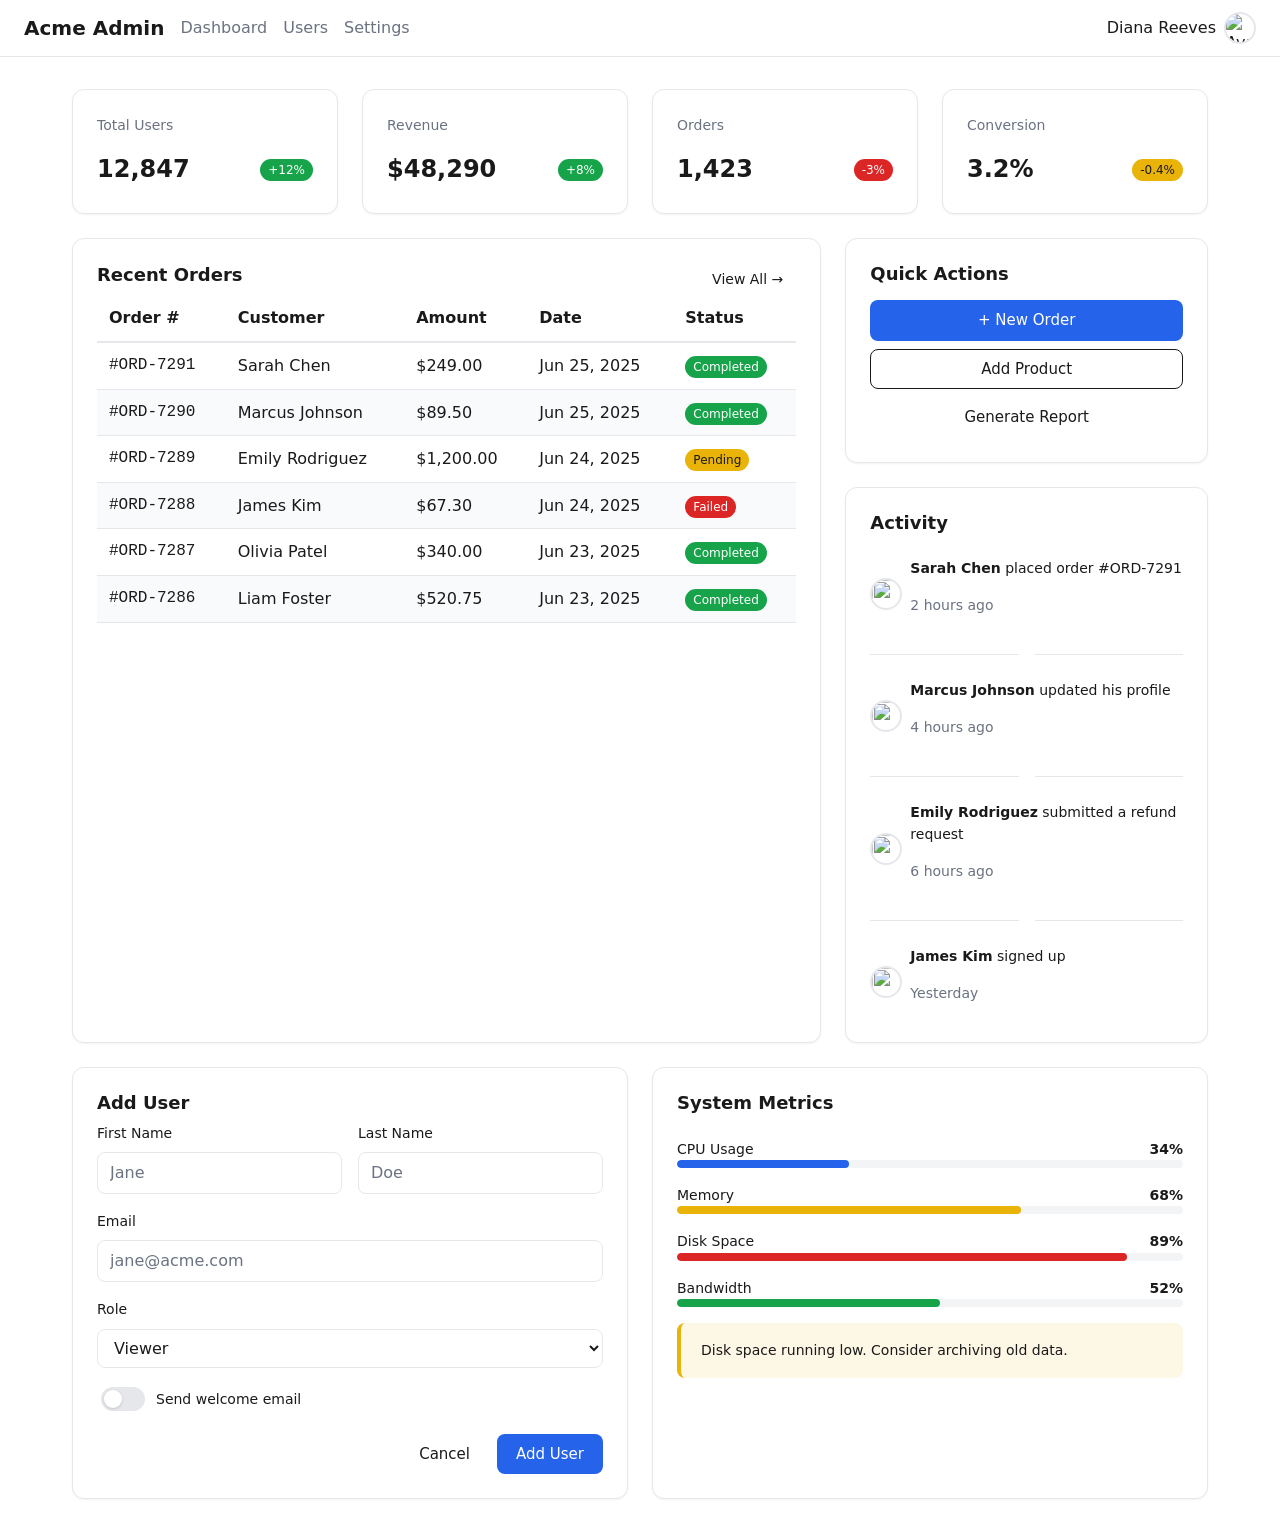
==== examples/dashboard.html @ e44174ec "Add grit.css example pages: kitchen-sink, dashboard, landing - kitchen-sink.html: comprehensive demo" ====
<!DOCTYPE html>
<html lang="en">
<head>
  <meta charset="UTF-8">
  <meta name="viewport" content="width=device-width, initial-scale=1.0">
  <title>Acme Admin — Dashboard</title>
  <link rel="stylesheet" href="../grit.css">
</head>
<body>

<nav class="navbar">
  <a href="#" class="brand">Acme Admin</a>
  <a href="#">Dashboard</a>
  <a href="#">Users</a>
  <a href="#">Settings</a>
  <div class="grow"></div>
  <div class="row gap-sm center">
    <span class="hide-mobile">Diana Reeves</span>
    <img src="https://i.pravatar.cc/32?u=diana" alt="Avatar" class="avatar avatar-sm">
  </div>
</nav>

<div class="container col gap-lg pad-lg">

  <!-- Stats Row -->
  <div class="grid grid-4 gap-lg">
    <div class="card">
      <div class="card-body">
        <p class="text-muted text-sm">Total Users</p>
        <div class="row between center">
          <span class="text-2xl font-bold">12,847</span>
          <span class="badge badge-success">+12%</span>
        </div>
      </div>
    </div>
    <div class="card">
      <div class="card-body">
        <p class="text-muted text-sm">Revenue</p>
        <div class="row between center">
          <span class="text-2xl font-bold">$48,290</span>
          <span class="badge badge-success">+8%</span>
        </div>
      </div>
    </div>
    <div class="card">
      <div class="card-body">
        <p class="text-muted text-sm">Orders</p>
        <div class="row between center">
          <span class="text-2xl font-bold">1,423</span>
          <span class="badge badge-error">-3%</span>
        </div>
      </div>
    </div>
    <div class="card">
      <div class="card-body">
        <p class="text-muted text-sm">Conversion</p>
        <div class="row between center">
          <span class="text-2xl font-bold">3.2%</span>
          <span class="badge badge-warning">-0.4%</span>
        </div>
      </div>
    </div>
  </div>

  <!-- Main Content -->
  <div class="grid grid-3 gap-lg">

    <!-- Recent Orders (spans 2 columns) -->
    <div class="card span-2">
      <div class="card-body">
        <div class="row between center">
          <h3 class="card-title">Recent Orders</h3>
          <button class="btn btn-ghost btn-sm">View All →</button>
        </div>
        <table class="table table-striped table-hover">
          <thead>
            <tr>
              <th>Order #</th>
              <th>Customer</th>
              <th>Amount</th>
              <th>Date</th>
              <th>Status</th>
            </tr>
          </thead>
          <tbody>
            <tr>
              <td class="font-mono">#ORD-7291</td>
              <td>Sarah Chen</td>
              <td>$249.00</td>
              <td>Jun 25, 2025</td>
              <td><span class="badge badge-success">Completed</span></td>
            </tr>
            <tr>
              <td class="font-mono">#ORD-7290</td>
              <td>Marcus Johnson</td>
              <td>$89.50</td>
              <td>Jun 25, 2025</td>
              <td><span class="badge badge-success">Completed</span></td>
            </tr>
            <tr>
              <td class="font-mono">#ORD-7289</td>
              <td>Emily Rodriguez</td>
              <td>$1,200.00</td>
              <td>Jun 24, 2025</td>
              <td><span class="badge badge-warning">Pending</span></td>
            </tr>
            <tr>
              <td class="font-mono">#ORD-7288</td>
              <td>James Kim</td>
              <td>$67.30</td>
              <td>Jun 24, 2025</td>
              <td><span class="badge badge-error">Failed</span></td>
            </tr>
            <tr>
              <td class="font-mono">#ORD-7287</td>
              <td>Olivia Patel</td>
              <td>$340.00</td>
              <td>Jun 23, 2025</td>
              <td><span class="badge badge-success">Completed</span></td>
            </tr>
            <tr>
              <td class="font-mono">#ORD-7286</td>
              <td>Liam Foster</td>
              <td>$520.75</td>
              <td>Jun 23, 2025</td>
              <td><span class="badge badge-success">Completed</span></td>
            </tr>
          </tbody>
        </table>
      </div>
    </div>

    <!-- Right Sidebar -->
    <div class="col gap-lg">
      <!-- Quick Actions -->
      <div class="card">
        <div class="card-body col gap-sm">
          <h3 class="card-title">Quick Actions</h3>
          <button class="btn btn-primary btn-block">+ New Order</button>
          <button class="btn btn-outline btn-block">Add Product</button>
          <button class="btn btn-ghost btn-block">Generate Report</button>
        </div>
      </div>

      <!-- Activity -->
      <div class="card">
        <div class="card-body col gap-md">
          <h3 class="card-title">Activity</h3>
          <div class="col gap-sm">
            <div class="row gap-sm">
              <img src="https://i.pravatar.cc/24?u=sarah" alt="" class="avatar avatar-sm">
              <div>
                <p class="text-sm"><strong>Sarah Chen</strong> placed order #ORD-7291</p>
                <p class="text-sm text-muted">2 hours ago</p>
              </div>
            </div>
            <div class="divider"></div>
            <div class="row gap-sm">
              <img src="https://i.pravatar.cc/24?u=marcus" alt="" class="avatar avatar-sm">
              <div>
                <p class="text-sm"><strong>Marcus Johnson</strong> updated his profile</p>
                <p class="text-sm text-muted">4 hours ago</p>
              </div>
            </div>
            <div class="divider"></div>
            <div class="row gap-sm">
              <img src="https://i.pravatar.cc/24?u=emily" alt="" class="avatar avatar-sm">
              <div>
                <p class="text-sm"><strong>Emily Rodriguez</strong> submitted a refund request</p>
                <p class="text-sm text-muted">6 hours ago</p>
              </div>
            </div>
            <div class="divider"></div>
            <div class="row gap-sm">
              <img src="https://i.pravatar.cc/24?u=james" alt="" class="avatar avatar-sm">
              <div>
                <p class="text-sm"><strong>James Kim</strong> signed up</p>
                <p class="text-sm text-muted">Yesterday</p>
              </div>
            </div>
          </div>
        </div>
      </div>
    </div>
  </div>

  <!-- Bottom Row -->
  <div class="grid grid-2 gap-lg">
    <!-- Add User Form -->
    <div class="card">
      <div class="card-body">
        <h3 class="card-title">Add User</h3>
        <form class="col gap-md" onsubmit="event.preventDefault()">
          <div class="grid grid-2 gap-md">
            <div class="col gap-xs">
              <label for="new-first">First Name</label>
              <input type="text" id="new-first" placeholder="Jane">
            </div>
            <div class="col gap-xs">
              <label for="new-last">Last Name</label>
              <input type="text" id="new-last" placeholder="Doe">
            </div>
          </div>
          <div class="col gap-xs">
            <label for="new-email">Email</label>
            <input type="email" id="new-email" placeholder="jane@acme.com">
          </div>
          <div class="col gap-xs">
            <label for="new-role">Role</label>
            <select id="new-role">
              <option>Viewer</option>
              <option>Editor</option>
              <option>Admin</option>
            </select>
          </div>
          <label class="row gap-sm">
            <input type="checkbox" class="toggle">
            <span>Send welcome email</span>
          </label>
          <div class="row end gap-sm">
            <button type="button" class="btn btn-ghost">Cancel</button>
            <button type="submit" class="btn btn-primary">Add User</button>
          </div>
        </form>
      </div>
    </div>

    <!-- System Metrics -->
    <div class="card">
      <div class="card-body col gap-md">
        <h3 class="card-title">System Metrics</h3>
        <div>
          <div class="row between">
            <span class="text-sm">CPU Usage</span>
            <span class="text-sm font-bold">34%</span>
          </div>
          <div class="progress">
            <div class="progress-bar" style="width: 34%"></div>
          </div>
        </div>
        <div>
          <div class="row between">
            <span class="text-sm">Memory</span>
            <span class="text-sm font-bold">68%</span>
          </div>
          <div class="progress">
            <div class="progress-bar progress-bar-warning" style="width: 68%"></div>
          </div>
        </div>
        <div>
          <div class="row between">
            <span class="text-sm">Disk Space</span>
            <span class="text-sm font-bold">89%</span>
          </div>
          <div class="progress">
            <div class="progress-bar progress-bar-error" style="width: 89%"></div>
          </div>
        </div>
        <div>
          <div class="row between">
            <span class="text-sm">Bandwidth</span>
            <span class="text-sm font-bold">52%</span>
          </div>
          <div class="progress">
            <div class="progress-bar progress-bar-success" style="width: 52%"></div>
          </div>
        </div>
        <div class="alert alert-warning text-sm">Disk space running low. Consider archiving old data.</div>
      </div>
    </div>
  </div>

</div>

</body>
</html>
---- grit.css ----
/* grit.css v0.1.0 | MIT License | https://github.com/user/grit */

/* === Custom Properties === */

:root {
  --grit-primary: #2563eb;
  --grit-primary-content: #ffffff;
  --grit-secondary: #7c3aed;
  --grit-secondary-content: #ffffff;
  --grit-accent: #06b6d4;
  --grit-accent-content: #ffffff;
  --grit-neutral: #1f2937;
  --grit-neutral-content: #ffffff;

  --grit-success: #16a34a;
  --grit-success-content: #ffffff;
  --grit-warning: #eab308;
  --grit-warning-content: #1a1a1a;
  --grit-error: #dc2626;
  --grit-error-content: #ffffff;
  --grit-info: #0ea5e9;
  --grit-info-content: #ffffff;

  --grit-bg: #ffffff;
  --grit-text: #1a1a1a;
  --grit-muted: #6b7280;
  --grit-border: #e5e7eb;
  --grit-surface: #f9fafb;
  --grit-surface-2: #f3f4f6;

  --grit-radius-sm: 0.25rem;
  --grit-radius: 0.5rem;
  --grit-radius-lg: 0.75rem;
  --grit-radius-xl: 1rem;
  --grit-radius-full: 9999px;

  --grit-shadow-sm: 0 1px 2px rgba(0,0,0,0.05);
  --grit-shadow: 0 2px 8px rgba(0,0,0,0.08);
  --grit-shadow-lg: 0 8px 24px rgba(0,0,0,0.12);

  --grit-font: system-ui, -apple-system, sans-serif;
  --grit-font-mono: ui-monospace, 'SF Mono', monospace;

  --grit-transition: 150ms ease;
}

/* === Reset === */

*, *::before, *::after {
  box-sizing: border-box;
}

body {
  margin: 0;
  font-family: var(--grit-font);
  color: var(--grit-text);
  background-color: var(--grit-bg);
  line-height: 1.6;
  -webkit-font-smoothing: antialiased;
  -moz-osx-font-smoothing: grayscale;
}

/* === Base Typography === */

h1, h2, h3, h4, h5, h6 {
  margin: 0 0 0.5em;
  font-weight: 700;
  line-height: 1.2;
  color: var(--grit-text);
}

h1 { font-size: 2.25rem; letter-spacing: -0.025em; }
h2 { font-size: 1.875rem; letter-spacing: -0.02em; }
h3 { font-size: 1.5rem; }
h4 { font-size: 1.25rem; }
h5 { font-size: 1.125rem; }
h6 { font-size: 1rem; }

p {
  margin: 0 0 1em;
}

a {
  color: var(--grit-primary);
  text-decoration: none;
  transition: color var(--grit-transition);
}

a:hover {
  text-decoration: underline;
}

ul, ol {
  margin: 0 0 1em;
  padding-left: 1.5em;
}

blockquote {
  margin: 0 0 1em;
  padding: 0.75rem 1.25rem;
  border-left: 4px solid var(--grit-primary);
  font-style: italic;
  color: var(--grit-muted);
  background: var(--grit-surface);
  border-radius: 0 var(--grit-radius) var(--grit-radius) 0;
}

code {
  font-family: var(--grit-font-mono);
  font-size: 0.875em;
  background: var(--grit-surface-2);
  padding: 0.15em 0.4em;
  border-radius: var(--grit-radius-sm);
}

pre {
  margin: 0 0 1em;
  padding: 1rem 1.25rem;
  background: var(--grit-surface);
  border-radius: var(--grit-radius);
  overflow-x: auto;
  font-family: var(--grit-font-mono);
  font-size: 0.875rem;
  line-height: 1.7;
  border: 1px solid var(--grit-border);
}

pre code {
  background: none;
  padding: 0;
  font-size: inherit;
}

hr {
  border: none;
  border-top: 1px solid var(--grit-border);
  margin: 1.5em 0;
}

img {
  max-width: 100%;
  display: block;
}

table {
  border-collapse: collapse;
  width: 100%;
  margin: 0 0 1em;
}

th {
  text-align: left;
  font-weight: 600;
  padding: 0.625rem 0.75rem;
  border-bottom: 2px solid var(--grit-border);
  color: var(--grit-text);
}

td {
  padding: 0.625rem 0.75rem;
  border-bottom: 1px solid var(--grit-border);
}

mark {
  background: #fef08a;
  color: var(--grit-text);
  padding: 0.1em 0.25em;
  border-radius: var(--grit-radius-sm);
}

/* === Form Defaults === */

input, select, textarea {
  font-family: inherit;
  font-size: inherit;
  line-height: 1.5;
  padding: 0.5rem 0.75rem;
  border: 1px solid var(--grit-border);
  border-radius: var(--grit-radius);
  background: var(--grit-bg);
  color: var(--grit-text);
  transition: border-color var(--grit-transition), box-shadow var(--grit-transition);
  outline: none;
}

input:focus, select:focus, textarea:focus {
  border-color: var(--grit-primary);
  box-shadow: 0 0 0 3px rgba(37, 99, 235, 0.15);
}

input::placeholder, textarea::placeholder {
  color: var(--grit-muted);
}

textarea {
  resize: vertical;
  min-height: 5rem;
}

select {
  cursor: pointer;
}

label {
  font-weight: 500;
  font-size: 0.875rem;
  display: block;
  margin-bottom: 0.25rem;
}

button {
  cursor: pointer;
  font-family: inherit;
}

/* === Buttons === */

.btn {
  display: inline-flex;
  align-items: center;
  justify-content: center;
  gap: 0.5rem;
  padding: 0.5rem 1.125rem;
  font-size: 0.9375rem;
  font-weight: 500;
  line-height: 1.5;
  border-radius: var(--grit-radius);
  border: 1.5px solid transparent;
  background: var(--grit-neutral);
  color: var(--grit-neutral-content);
  cursor: pointer;
  transition: all var(--grit-transition);
  text-decoration: none;
  white-space: nowrap;
  user-select: none;
}

.btn:hover {
  filter: brightness(1.1);
  transform: translateY(-1px);
  box-shadow: var(--grit-shadow);
  text-decoration: none;
}

.btn:active {
  transform: scale(0.98) translateY(0);
  box-shadow: none;
}

.btn-primary {
  background: var(--grit-primary);
  color: var(--grit-primary-content);
}

.btn-secondary {
  background: var(--grit-secondary);
  color: var(--grit-secondary-content);
}

.btn-accent {
  background: var(--grit-accent);
  color: var(--grit-accent-content);
}

.btn-success {
  background: var(--grit-success);
  color: var(--grit-success-content);
}

.btn-warning {
  background: var(--grit-warning);
  color: var(--grit-warning-content);
}

.btn-error {
  background: var(--grit-error);
  color: var(--grit-error-content);
}

.btn-info {
  background: var(--grit-info);
  color: var(--grit-info-content);
}

.btn-outline {
  background: transparent;
  border: 1.5px solid currentColor;
  color: var(--grit-text);
}

.btn-outline:hover {
  background: var(--grit-neutral);
  color: var(--grit-neutral-content);
  border-color: var(--grit-neutral);
}

.btn-outline.btn-primary {
  color: var(--grit-primary);
}

.btn-outline.btn-primary:hover {
  background: var(--grit-primary);
  color: var(--grit-primary-content);
  border-color: var(--grit-primary);
}

.btn-outline.btn-secondary {
  color: var(--grit-secondary);
}

.btn-outline.btn-secondary:hover {
  background: var(--grit-secondary);
  color: var(--grit-secondary-content);
  border-color: var(--grit-secondary);
}

.btn-outline.btn-accent {
  color: var(--grit-accent);
}

.btn-outline.btn-accent:hover {
  background: var(--grit-accent);
  color: var(--grit-accent-content);
  border-color: var(--grit-accent);
}

.btn-outline.btn-success {
  color: var(--grit-success);
}

.btn-outline.btn-success:hover {
  background: var(--grit-success);
  color: var(--grit-success-content);
  border-color: var(--grit-success);
}

.btn-outline.btn-error {
  color: var(--grit-error);
}

.btn-outline.btn-error:hover {
  background: var(--grit-error);
  color: var(--grit-error-content);
  border-color: var(--grit-error);
}

.btn-ghost {
  background: transparent;
  color: var(--grit-text);
}

.btn-ghost:hover {
  background: var(--grit-surface-2);
  filter: none;
}

.btn-sm {
  padding: 0.3rem 0.75rem;
  font-size: 0.875rem;
}

.btn-lg {
  padding: 0.65rem 1.5rem;
  font-size: 1.125rem;
}

.btn-block {
  width: 100%;
}

.btn-pill {
  border-radius: var(--grit-radius-full);
}

.btn[disabled],
.btn:disabled {
  opacity: 0.5;
  cursor: not-allowed;
  pointer-events: none;
}

/* === Cards === */

.card {
  background: var(--grit-bg);
  border: 1px solid var(--grit-border);
  border-radius: var(--grit-radius-lg);
  box-shadow: var(--grit-shadow-sm);
  overflow: hidden;
}

.card-body {
  padding: 1.5rem;
}

.card-title {
  font-weight: 600;
  font-size: 1.125rem;
  margin-bottom: 0.5rem;
  color: var(--grit-text);
}

.card-actions {
  display: flex;
  gap: 0.5rem;
  justify-content: flex-end;
  padding-top: 1rem;
}

.card > img:first-child {
  width: 100%;
  display: block;
}

.card-bordered {
  border-width: 2px;
}

/* === Badges === */

.badge {
  display: inline-flex;
  align-items: center;
  justify-content: center;
  padding: 0.125rem 0.5rem;
  font-size: 0.75rem;
  font-weight: 500;
  line-height: 1.5;
  border-radius: var(--grit-radius-full);
  background: var(--grit-surface-2);
  color: var(--grit-text);
  white-space: nowrap;
}

.badge-primary {
  background: var(--grit-primary);
  color: var(--grit-primary-content);
}

.badge-secondary {
  background: var(--grit-secondary);
  color: var(--grit-secondary-content);
}

.badge-accent {
  background: var(--grit-accent);
  color: var(--grit-accent-content);
}

.badge-success {
  background: var(--grit-success);
  color: var(--grit-success-content);
}

.badge-warning {
  background: var(--grit-warning);
  color: var(--grit-warning-content);
}

.badge-error {
  background: var(--grit-error);
  color: var(--grit-error-content);
}

.badge-info {
  background: var(--grit-info);
  color: var(--grit-info-content);
}

.badge-outline {
  background: transparent;
  border: 1.5px solid currentColor;
}

.badge-outline.badge-primary {
  color: var(--grit-primary);
}

.badge-outline.badge-secondary {
  color: var(--grit-secondary);
}

.badge-outline.badge-success {
  color: var(--grit-success);
}

.badge-outline.badge-error {
  color: var(--grit-error);
}

.badge-outline.badge-warning {
  color: var(--grit-warning);
}

.badge-outline.badge-info {
  color: var(--grit-info);
}

.badge-lg {
  padding: 0.25rem 0.75rem;
  font-size: 0.875rem;
}

/* === Alerts === */

.alert {
  padding: 1rem 1.25rem;
  border-radius: var(--grit-radius);
  display: flex;
  align-items: center;
  gap: 0.75rem;
  border-left: 4px solid var(--grit-border);
  background: var(--grit-surface);
  color: var(--grit-text);
  margin-bottom: 1rem;
}

.alert-info {
  background: rgba(14, 165, 233, 0.08);
  border-left-color: var(--grit-info);
  color: var(--grit-text);
}

.alert-success {
  background: rgba(22, 163, 74, 0.08);
  border-left-color: var(--grit-success);
  color: var(--grit-text);
}

.alert-warning {
  background: rgba(234, 179, 8, 0.1);
  border-left-color: var(--grit-warning);
  color: var(--grit-text);
}

.alert-error {
  background: rgba(220, 38, 38, 0.08);
  border-left-color: var(--grit-error);
  color: var(--grit-text);
}

/* === Navbar === */

.navbar {
  display: flex;
  align-items: center;
  padding: 0.75rem 1.5rem;
  background: var(--grit-bg);
  border-bottom: 1px solid var(--grit-border);
  gap: 1rem;
}

.navbar .brand {
  font-weight: 700;
  font-size: 1.25rem;
  text-decoration: none;
  color: var(--grit-text);
  margin-right: auto;
}

.navbar a {
  text-decoration: none;
  color: var(--grit-muted);
  transition: color var(--grit-transition);
  font-weight: 450;
}

.navbar a:hover {
  color: var(--grit-text);
  text-decoration: none;
}

.navbar .brand:hover {
  color: var(--grit-text);
}

/* === Modal (native dialog) === */

dialog.modal {
  padding: 0;
  border: none;
  border-radius: var(--grit-radius-lg);
  box-shadow: var(--grit-shadow-lg);
  max-width: 32rem;
  width: 90%;
  background: var(--grit-bg);
  color: var(--grit-text);
}

dialog.modal::backdrop {
  background: rgba(0, 0, 0, 0.4);
  backdrop-filter: blur(2px);
}

dialog.modal[open] {
  animation: grit-modal-in 200ms ease forwards;
}

@keyframes grit-modal-in {
  from {
    opacity: 0;
    transform: scale(0.95) translateY(-8px);
  }
  to {
    opacity: 1;
    transform: scale(1) translateY(0);
  }
}

.modal-body {
  padding: 1.5rem;
}

.modal-title {
  font-weight: 600;
  font-size: 1.25rem;
  margin-bottom: 0.75rem;
  color: var(--grit-text);
}

.modal-actions {
  display: flex;
  gap: 0.5rem;
  justify-content: flex-end;
  padding-top: 1rem;
}

/* === Toggle === */

.toggle {
  -webkit-appearance: none;
  appearance: none;
  width: 2.75rem;
  height: 1.5rem;
  background: var(--grit-border);
  border-radius: var(--grit-radius-full);
  position: relative;
  cursor: pointer;
  transition: background var(--grit-transition);
  border: none;
  outline: none;
  flex-shrink: 0;
}

.toggle::before {
  content: '';
  position: absolute;
  width: 1.125rem;
  height: 1.125rem;
  background: #ffffff;
  border-radius: 50%;
  top: 50%;
  transform: translateY(-50%);
  left: 3px;
  transition: transform var(--grit-transition);
  box-shadow: 0 1px 3px rgba(0,0,0,0.15);
}

.toggle:checked {
  background: var(--grit-primary);
}

.toggle:checked::before {
  transform: translateY(-50%) translateX(1.25rem);
}

.toggle:focus-visible {
  box-shadow: 0 0 0 3px rgba(37, 99, 235, 0.15);
}

/* === Tabs === */

.tabs {
  display: flex;
  border-bottom: 2px solid var(--grit-border);
  gap: 0;
}

.tab {
  padding: 0.5rem 1rem;
  cursor: pointer;
  border-bottom: 2px solid transparent;
  margin-bottom: -2px;
  color: var(--grit-muted);
  transition: color var(--grit-transition), border-color var(--grit-transition);
  text-decoration: none;
  font-weight: 450;
  background: none;
  border-top: none;
  border-left: none;
  border-right: none;
  font-family: inherit;
  font-size: inherit;
}

.tab:hover {
  color: var(--grit-text);
  text-decoration: none;
}

.tab-active,
.tab.active {
  color: var(--grit-primary);
  border-bottom-color: var(--grit-primary);
  font-weight: 500;
}

/* === Avatar === */

.avatar {
  width: 2.5rem;
  height: 2.5rem;
  border-radius: var(--grit-radius-full);
  object-fit: cover;
  border: 2px solid var(--grit-border);
  flex-shrink: 0;
}

.avatar-sm {
  width: 2rem;
  height: 2rem;
}

.avatar-lg {
  width: 3.5rem;
  height: 3.5rem;
}

.avatar-xl {
  width: 5rem;
  height: 5rem;
}

/* === Dropdown (details/summary) === */

.dropdown {
  position: relative;
  display: inline-block;
}

.dropdown summary {
  cursor: pointer;
  list-style: none;
}

.dropdown summary::-webkit-details-marker {
  display: none;
}

.dropdown summary::marker {
  display: none;
  content: '';
}

.dropdown-menu {
  position: absolute;
  top: 100%;
  left: 0;
  margin-top: 0.25rem;
  background: var(--grit-bg);
  border: 1px solid var(--grit-border);
  border-radius: var(--grit-radius);
  box-shadow: var(--grit-shadow-lg);
  min-width: 12rem;
  z-index: 50;
  padding: 0.25rem;
}

.dropdown[open] .dropdown-menu {
  animation: grit-dropdown-in 150ms ease forwards;
}

@keyframes grit-dropdown-in {
  from {
    opacity: 0;
    transform: translateY(-4px);
  }
  to {
    opacity: 1;
    transform: translateY(0);
  }
}

.dropdown-menu a,
.dropdown-menu button {
  display: block;
  width: 100%;
  padding: 0.5rem 0.75rem;
  text-decoration: none;
  color: var(--grit-text);
  border-radius: var(--grit-radius-sm);
  transition: background var(--grit-transition);
  border: none;
  background: none;
  font-family: inherit;
  font-size: inherit;
  text-align: left;
  cursor: pointer;
}

.dropdown-menu a:hover,
.dropdown-menu button:hover {
  background: var(--grit-surface);
  text-decoration: none;
}

/* === Tooltip === */

[data-tooltip] {
  position: relative;
}

[data-tooltip]::after {
  content: attr(data-tooltip);
  position: absolute;
  bottom: 100%;
  left: 50%;
  transform: translateX(-50%);
  background: var(--grit-neutral);
  color: var(--grit-neutral-content);
  padding: 0.25rem 0.625rem;
  font-size: 0.75rem;
  border-radius: var(--grit-radius-sm);
  white-space: nowrap;
  opacity: 0;
  pointer-events: none;
  transition: opacity var(--grit-transition);
  margin-bottom: 0.375rem;
  z-index: 100;
}

[data-tooltip]:hover::after {
  opacity: 1;
}

/* === Progress === */

.progress {
  height: 0.5rem;
  background: var(--grit-surface-2);
  border-radius: var(--grit-radius-full);
  overflow: hidden;
  width: 100%;
}

.progress-bar {
  height: 100%;
  background: var(--grit-primary);
  border-radius: var(--grit-radius-full);
  transition: width 300ms ease;
}

.progress-bar-success {
  background: var(--grit-success);
}

.progress-bar-warning {
  background: var(--grit-warning);
}

.progress-bar-error {
  background: var(--grit-error);
}

.progress-bar-info {
  background: var(--grit-info);
}

/* === Divider === */

.divider {
  display: flex;
  align-items: center;
  gap: 1rem;
  color: var(--grit-muted);
  font-size: 0.875rem;
  margin: 1rem 0;
}

.divider::before,
.divider::after {
  content: '';
  flex: 1;
  height: 1px;
  background: var(--grit-border);
}

/* === Skeleton === */

.skeleton {
  background: var(--grit-surface-2);
  border-radius: var(--grit-radius);
  animation: grit-pulse 2s ease-in-out infinite;
}

.skeleton-text {
  height: 1em;
  margin-bottom: 0.5rem;
  background: var(--grit-surface-2);
  border-radius: var(--grit-radius);
  animation: grit-pulse 2s ease-in-out infinite;
}

.skeleton-title {
  height: 1.5em;
  width: 60%;
  margin-bottom: 0.75rem;
  background: var(--grit-surface-2);
  border-radius: var(--grit-radius);
  animation: grit-pulse 2s ease-in-out infinite;
}

.skeleton-avatar {
  width: 2.5rem;
  height: 2.5rem;
  border-radius: var(--grit-radius-full);
  background: var(--grit-surface-2);
  animation: grit-pulse 2s ease-in-out infinite;
}

@keyframes grit-pulse {
  0%, 100% { opacity: 1; }
  50% { opacity: 0.4; }
}

/* === Chip === */

.chip {
  display: inline-flex;
  align-items: center;
  gap: 0.25rem;
  padding: 0.25rem 0.75rem;
  background: var(--grit-surface-2);
  border-radius: var(--grit-radius-full);
  font-size: 0.875rem;
  color: var(--grit-text);
}

/* === Table Enhancements === */

.table {
  width: 100%;
  border-collapse: collapse;
}

.table-striped tbody tr:nth-child(even) {
  background: var(--grit-surface);
}

.table-hover tbody tr:hover {
  background: var(--grit-surface-2);
}

.table-bordered td,
.table-bordered th {
  border: 1px solid var(--grit-border);
}

/* === Input Group === */

.input-group {
  display: flex;
}

.input-group input {
  flex: 1;
  border-radius: 0;
  min-width: 0;
}

.input-group input:first-child {
  border-radius: var(--grit-radius) 0 0 var(--grit-radius);
}

.input-group input:last-child {
  border-radius: 0 var(--grit-radius) var(--grit-radius) 0;
}

.input-group .input-group-text + input {
  border-left: none;
}

.input-group input + .input-group-text {
  border-left: none;
}

.input-group-text {
  padding: 0.5rem 0.75rem;
  background: var(--grit-surface);
  border: 1px solid var(--grit-border);
  display: flex;
  align-items: center;
  font-size: 0.875rem;
  color: var(--grit-muted);
  white-space: nowrap;
}

.input-group-text:first-child {
  border-radius: var(--grit-radius) 0 0 var(--grit-radius);
}

.input-group-text:last-child {
  border-radius: 0 var(--grit-radius) var(--grit-radius) 0;
}

/* === Fieldset === */

.fieldset {
  border: 1px solid var(--grit-border);
  border-radius: var(--grit-radius);
  padding: 1.5rem;
}

.fieldset legend {
  padding: 0 0.5rem;
  font-weight: 600;
}

/* === Layout === */

.container {
  max-width: 1200px;
  margin-left: auto;
  margin-right: auto;
  padding-left: 1rem;
  padding-right: 1rem;
}

.row {
  display: flex;
  align-items: center;
  gap: var(--gap, 0.75rem);
}

.col {
  display: flex;
  flex-direction: column;
  gap: var(--gap, 0.75rem);
}

.wrap {
  flex-wrap: wrap;
}

.grow {
  flex: 1;
}

.shrink-0 {
  flex-shrink: 0;
}

.center {
  display: flex;
  align-items: center;
  justify-content: center;
}

.between {
  justify-content: space-between;
}

.end {
  justify-content: flex-end;
}

.items-start {
  align-items: flex-start;
}

.items-stretch {
  align-items: stretch;
}

.self-start {
  align-self: flex-start;
}

.self-end {
  align-self: flex-end;
}

.grid {
  display: grid;
  gap: var(--gap, 0.75rem);
}

.grid-2 {
  grid-template-columns: repeat(2, 1fr);
}

.grid-3 {
  grid-template-columns: repeat(3, 1fr);
}

.grid-4 {
  grid-template-columns: repeat(4, 1fr);
}

.grid-auto {
  grid-template-columns: repeat(auto-fit, minmax(250px, 1fr));
}

.span-2 {
  grid-column: span 2;
}

.span-3 {
  grid-column: span 3;
}

.span-full {
  grid-column: 1 / -1;
}

/* === Spacing === */

.gap-xs { --gap: 0.25rem; }
.gap-sm { --gap: 0.5rem; }
.gap-md { --gap: 1rem; }
.gap-lg { --gap: 1.5rem; }
.gap-xl { --gap: 2rem; }

.pad { padding: 1rem; }
.pad-sm { padding: 0.5rem; }
.pad-lg { padding: 2rem; }
.pad-xl { padding: 3rem; }

.m-auto { margin: auto; }

/* === Responsive === */

@media (max-width: 768px) {
  .grid-2,
  .grid-3,
  .grid-4 {
    grid-template-columns: 1fr;
  }

  .row {
    flex-wrap: wrap;
  }

  .hide-mobile {
    display: none;
  }

  .span-2,
  .span-3 {
    grid-column: span 1;
  }
}

@media (min-width: 769px) {
  .hide-desktop {
    display: none;
  }
}

/* === Utility Classes === */

.text-sm { font-size: 0.875rem; }
.text-lg { font-size: 1.125rem; }
.text-xl { font-size: 1.25rem; }
.text-2xl { font-size: 1.5rem; }

.text-center { text-align: center; }
.text-right { text-align: right; }
.text-left { text-align: left; }

.text-muted { color: var(--grit-muted); }
.text-primary { color: var(--grit-primary); }
.text-secondary { color: var(--grit-secondary); }
.text-accent { color: var(--grit-accent); }
.text-success { color: var(--grit-success); }
.text-warning { color: var(--grit-warning); }
.text-error { color: var(--grit-error); }
.text-info { color: var(--grit-info); }

.font-bold { font-weight: 700; }
.font-mono { font-family: var(--grit-font-mono); }

.truncate {
  overflow: hidden;
  text-overflow: ellipsis;
  white-space: nowrap;
}

.hidden { display: none; }
.block { display: block; }
.inline { display: inline; }

.sr-only {
  position: absolute;
  width: 1px;
  height: 1px;
  padding: 0;
  margin: -1px;
  overflow: hidden;
  clip: rect(0, 0, 0, 0);
  white-space: nowrap;
  border: 0;
}

.w-full { width: 100%; }
.h-full { height: 100%; }
.overflow-auto { overflow: auto; }
.rounded { border-radius: var(--grit-radius); }
.rounded-full { border-radius: var(--grit-radius-full); }
.shadow { box-shadow: var(--grit-shadow); }
.border { border: 1px solid var(--grit-border); }
.no-border { border: none; }

/* === Dark Mode === */

@media (prefers-color-scheme: dark) {
  :root {
    --grit-bg: #0a0a0a;
    --grit-text: #e5e7eb;
    --grit-muted: #9ca3af;
    --grit-border: rgba(255, 255, 255, 0.08);
    --grit-surface: #1a1a1a;
    --grit-surface-2: #262626;
    --grit-shadow-sm: 0 1px 2px rgba(0, 0, 0, 0.2);
    --grit-shadow: 0 2px 8px rgba(0, 0, 0, 0.3);
    --grit-shadow-lg: 0 8px 24px rgba(0, 0, 0, 0.4);
  }
}

.dark {
  --grit-bg: #0a0a0a;
  --grit-text: #e5e7eb;
  --grit-muted: #9ca3af;
  --grit-border: rgba(255, 255, 255, 0.08);
  --grit-surface: #1a1a1a;
  --grit-surface-2: #262626;
  --grit-shadow-sm: 0 1px 2px rgba(0, 0, 0, 0.2);
  --grit-shadow: 0 2px 8px rgba(0, 0, 0, 0.3);
  --grit-shadow-lg: 0 8px 24px rgba(0, 0, 0, 0.4);
  background-color: var(--grit-bg);
  color: var(--grit-text);
}

.light {
  --grit-bg: #ffffff;
  --grit-text: #1a1a1a;
  --grit-muted: #6b7280;
  --grit-border: #e5e7eb;
  --grit-surface: #f9fafb;
  --grit-surface-2: #f3f4f6;
  --grit-shadow-sm: 0 1px 2px rgba(0, 0, 0, 0.05);
  --grit-shadow: 0 2px 8px rgba(0, 0, 0, 0.08);
  --grit-shadow-lg: 0 8px 24px rgba(0, 0, 0, 0.12);
  background-color: var(--grit-bg);
  color: var(--grit-text);
}

/* === Themes === */

.theme-midnight {
  --grit-bg: #0f172a;
  --grit-text: #e2e8f0;
  --grit-muted: #94a3b8;
  --grit-primary: #38bdf8;
  --grit-primary-content: #0c4a6e;
  --grit-surface: #1e293b;
  --grit-surface-2: #334155;
  --grit-border: rgba(255, 255, 255, 0.06);
  --grit-shadow-sm: 0 1px 2px rgba(0, 0, 0, 0.3);
  --grit-shadow: 0 2px 8px rgba(0, 0, 0, 0.4);
  --grit-shadow-lg: 0 8px 24px rgba(0, 0, 0, 0.5);
  background-color: var(--grit-bg);
  color: var(--grit-text);
}

.theme-forest {
  --grit-primary: #16a34a;
  --grit-primary-content: #ffffff;
  --grit-bg: #f0fdf4;
  --grit-text: #14532d;
  --grit-muted: #4d7c0f;
  --grit-surface: #dcfce7;
  --grit-surface-2: #bbf7d0;
  --grit-border: #86efac;
  background-color: var(--grit-bg);
  color: var(--grit-text);
}

.theme-rose {
  --grit-primary: #e11d48;
  --grit-primary-content: #ffffff;
  --grit-bg: #fff1f2;
  --grit-text: #4c0519;
  --grit-muted: #9f1239;
  --grit-surface: #ffe4e6;
  --grit-surface-2: #fecdd3;
  --grit-border: #fda4af;
  background-color: var(--grit-bg);
  color: var(--grit-text);
}
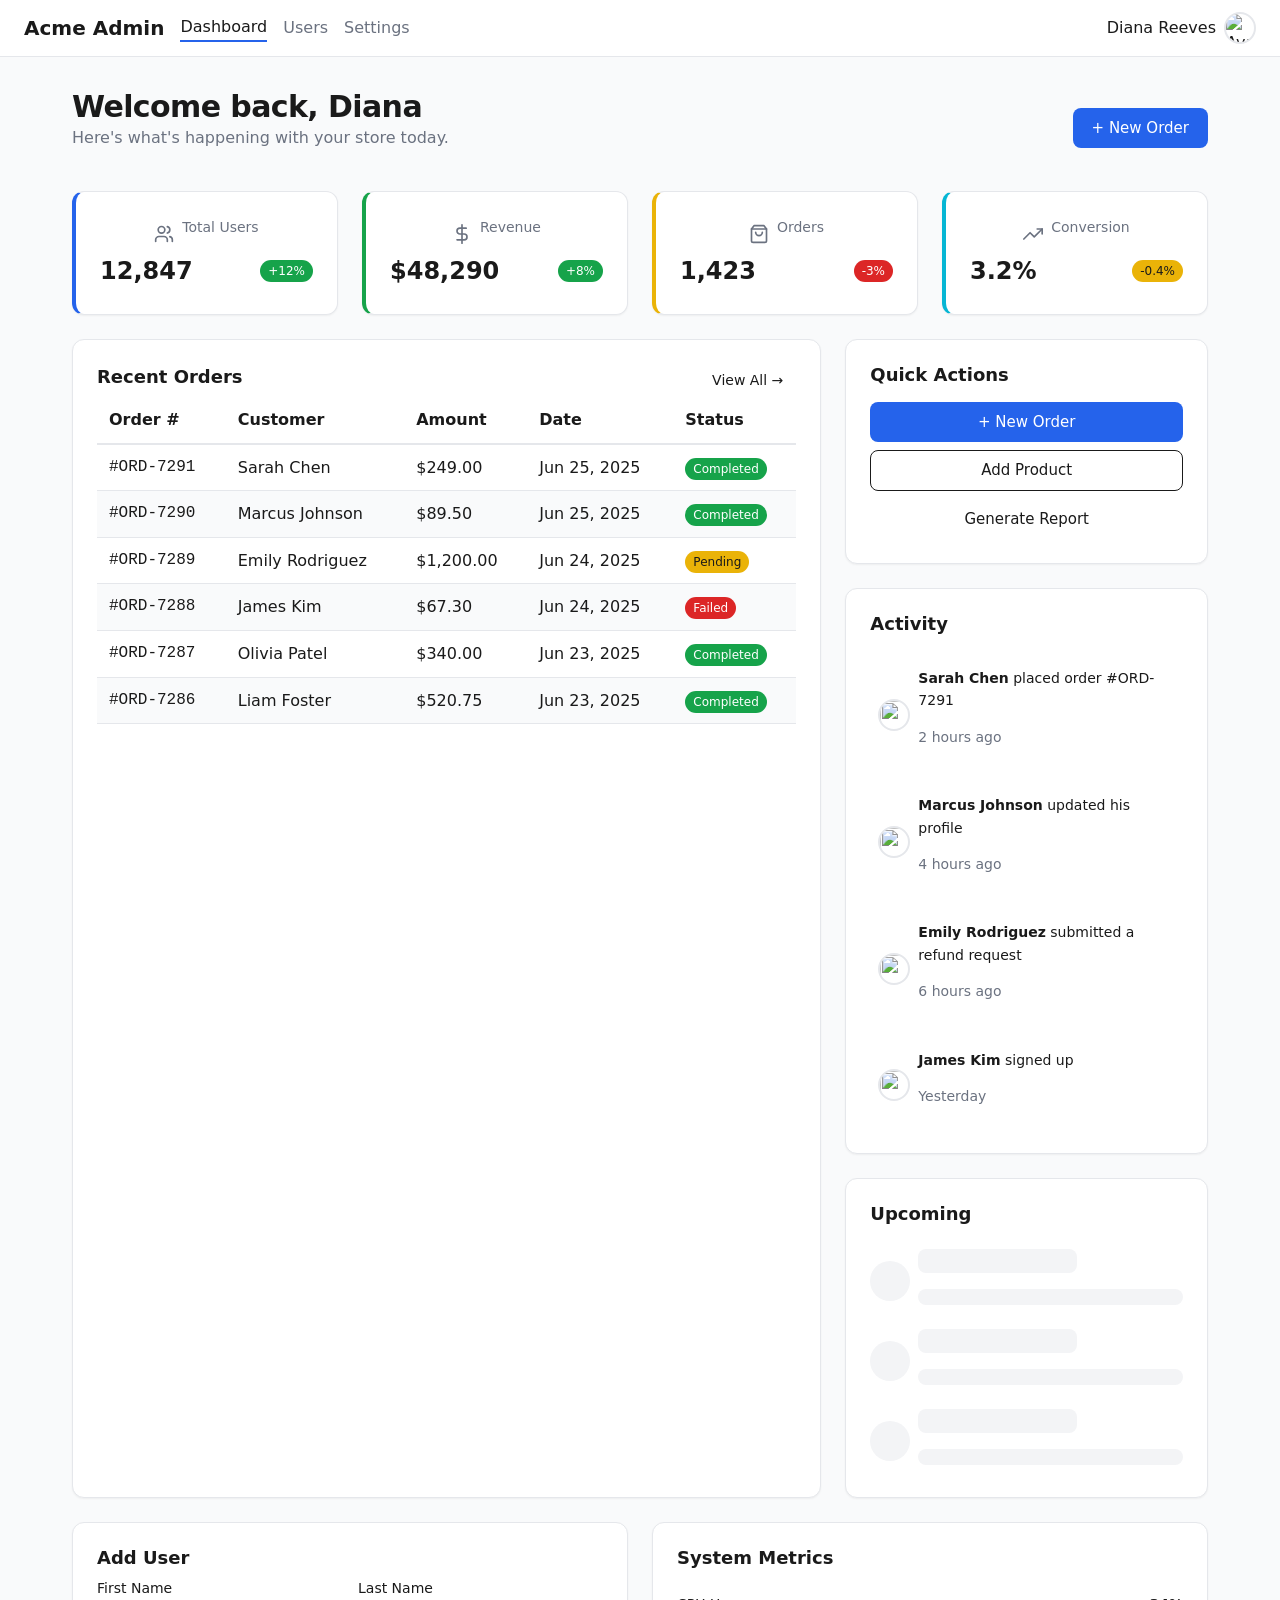
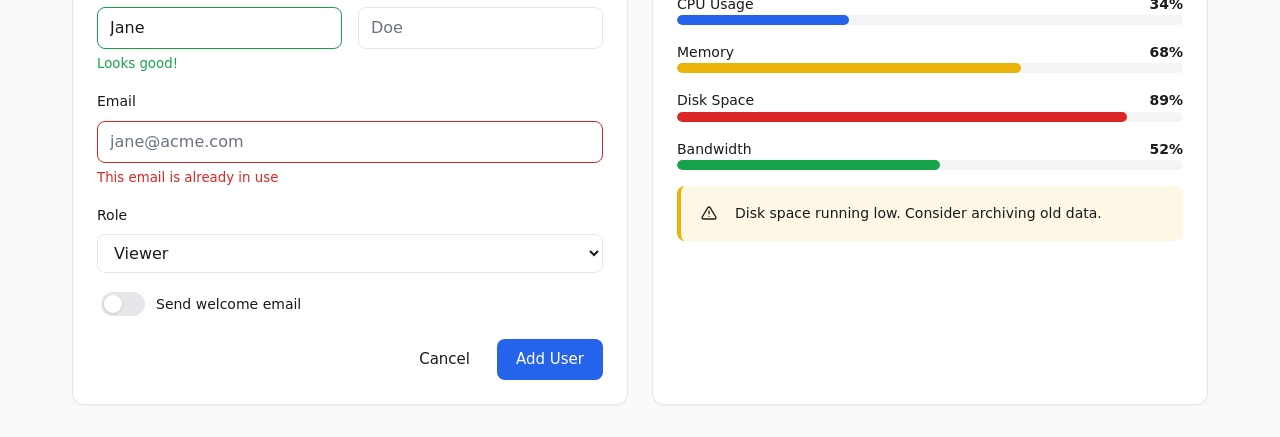
==== commit bc3efcfd: "Squashed commit of the following: commit fd5446d88f16ed29884f063e650fe76dbefecf10 Author: Sandro <sa" ====
--- a/examples/dashboard.html
+++ b/examples/dashboard.html
@@ -5,12 +5,42 @@
   <meta name="viewport" content="width=device-width, initial-scale=1.0">
   <title>Acme Admin — Dashboard</title>
   <link rel="stylesheet" href="../grit.css">
+  <style>
+    body {
+      background-color: var(--grit-surface);
+    }
+
+    .nav-active {
+      color: var(--grit-text) !important;
+      font-weight: 600;
+      border-bottom: 2px solid var(--grit-primary);
+    }
+
+    .progress {
+      height: 0.625rem;
+    }
+
+    .activity-item {
+      padding: 0.5rem;
+      border-radius: var(--grit-radius);
+      transition: background-color var(--grit-transition);
+    }
+
+    .activity-item:hover {
+      background-color: var(--grit-surface-2);
+    }
+
+    .stat-icon {
+      color: var(--grit-muted);
+      flex-shrink: 0;
+    }
+  </style>
 </head>
 <body>
 
 <nav class="navbar">
   <a href="#" class="brand">Acme Admin</a>
-  <a href="#">Dashboard</a>
+  <a href="#" class="nav-active">Dashboard</a>
   <a href="#">Users</a>
   <a href="#">Settings</a>
   <div class="grow"></div>
@@ -22,38 +52,59 @@
 
 <div class="container col gap-lg pad-lg">
 
+  <!-- Welcome Header -->
+  <div class="row between center">
+    <div>
+      <h2 style="margin-bottom: 0;">Welcome back, Diana</h2>
+      <p class="text-muted">Here's what's happening with your store today.</p>
+    </div>
+    <button class="btn btn-primary">+ New Order</button>
+  </div>
+
   <!-- Stats Row -->
   <div class="grid grid-4 gap-lg">
-    <div class="card">
-      <div class="card-body">
-        <p class="text-muted text-sm">Total Users</p>
+    <div class="card" style="border-left: 4px solid var(--grit-primary)">
+      <div class="card-body">
+        <div class="row gap-sm center">
+          <svg class="stat-icon" xmlns="http://www.w3.org/2000/svg" width="20" height="20" viewBox="0 0 24 24" fill="none" stroke="currentColor" stroke-width="2" stroke-linecap="round" stroke-linejoin="round"><path d="M16 21v-2a4 4 0 0 0-4-4H6a4 4 0 0 0-4 4v2"/><circle cx="9" cy="7" r="4"/><path d="M22 21v-2a4 4 0 0 0-3-3.87"/><path d="M16 3.13a4 4 0 0 1 0 7.75"/></svg>
+          <p class="text-muted text-sm">Total Users</p>
+        </div>
         <div class="row between center">
           <span class="text-2xl font-bold">12,847</span>
           <span class="badge badge-success">+12%</span>
         </div>
       </div>
     </div>
-    <div class="card">
-      <div class="card-body">
-        <p class="text-muted text-sm">Revenue</p>
+    <div class="card" style="border-left: 4px solid var(--grit-success)">
+      <div class="card-body">
+        <div class="row gap-sm center">
+          <svg class="stat-icon" xmlns="http://www.w3.org/2000/svg" width="20" height="20" viewBox="0 0 24 24" fill="none" stroke="currentColor" stroke-width="2" stroke-linecap="round" stroke-linejoin="round"><line x1="12" y1="1" x2="12" y2="23"/><path d="M17 5H9.5a3.5 3.5 0 0 0 0 7h5a3.5 3.5 0 0 1 0 7H6"/></svg>
+          <p class="text-muted text-sm">Revenue</p>
+        </div>
         <div class="row between center">
           <span class="text-2xl font-bold">$48,290</span>
           <span class="badge badge-success">+8%</span>
         </div>
       </div>
     </div>
-    <div class="card">
-      <div class="card-body">
-        <p class="text-muted text-sm">Orders</p>
+    <div class="card" style="border-left: 4px solid var(--grit-warning)">
+      <div class="card-body">
+        <div class="row gap-sm center">
+          <svg class="stat-icon" xmlns="http://www.w3.org/2000/svg" width="20" height="20" viewBox="0 0 24 24" fill="none" stroke="currentColor" stroke-width="2" stroke-linecap="round" stroke-linejoin="round"><path d="M6 2L3 6v14a2 2 0 0 0 2 2h14a2 2 0 0 0 2-2V6l-3-4z"/><line x1="3" y1="6" x2="21" y2="6"/><path d="M16 10a4 4 0 0 1-8 0"/></svg>
+          <p class="text-muted text-sm">Orders</p>
+        </div>
         <div class="row between center">
           <span class="text-2xl font-bold">1,423</span>
           <span class="badge badge-error">-3%</span>
         </div>
       </div>
     </div>
-    <div class="card">
-      <div class="card-body">
-        <p class="text-muted text-sm">Conversion</p>
+    <div class="card" style="border-left: 4px solid var(--grit-accent)">
+      <div class="card-body">
+        <div class="row gap-sm center">
+          <svg class="stat-icon" xmlns="http://www.w3.org/2000/svg" width="20" height="20" viewBox="0 0 24 24" fill="none" stroke="currentColor" stroke-width="2" stroke-linecap="round" stroke-linejoin="round"><polyline points="23 6 13.5 15.5 8.5 10.5 1 18"/><polyline points="17 6 23 6 23 12"/></svg>
+          <p class="text-muted text-sm">Conversion</p>
+        </div>
         <div class="row between center">
           <span class="text-2xl font-bold">3.2%</span>
           <span class="badge badge-warning">-0.4%</span>
@@ -146,32 +197,29 @@
       <div class="card">
         <div class="card-body col gap-md">
           <h3 class="card-title">Activity</h3>
-          <div class="col gap-sm">
-            <div class="row gap-sm">
+          <div class="col">
+            <div class="row gap-sm activity-item">
               <img src="https://i.pravatar.cc/24?u=sarah" alt="" class="avatar avatar-sm">
               <div>
                 <p class="text-sm"><strong>Sarah Chen</strong> placed order #ORD-7291</p>
                 <p class="text-sm text-muted">2 hours ago</p>
               </div>
             </div>
-            <div class="divider"></div>
-            <div class="row gap-sm">
+            <div class="row gap-sm activity-item">
               <img src="https://i.pravatar.cc/24?u=marcus" alt="" class="avatar avatar-sm">
               <div>
                 <p class="text-sm"><strong>Marcus Johnson</strong> updated his profile</p>
                 <p class="text-sm text-muted">4 hours ago</p>
               </div>
             </div>
-            <div class="divider"></div>
-            <div class="row gap-sm">
+            <div class="row gap-sm activity-item">
               <img src="https://i.pravatar.cc/24?u=emily" alt="" class="avatar avatar-sm">
               <div>
                 <p class="text-sm"><strong>Emily Rodriguez</strong> submitted a refund request</p>
                 <p class="text-sm text-muted">6 hours ago</p>
               </div>
             </div>
-            <div class="divider"></div>
-            <div class="row gap-sm">
+            <div class="row gap-sm activity-item">
               <img src="https://i.pravatar.cc/24?u=james" alt="" class="avatar avatar-sm">
               <div>
                 <p class="text-sm"><strong>James Kim</strong> signed up</p>
@@ -181,6 +229,34 @@
           </div>
         </div>
       </div>
+
+      <!-- Upcoming (Skeleton Loading) -->
+      <div class="card">
+        <div class="card-body col gap-md">
+          <h3 class="card-title">Upcoming</h3>
+          <div class="row gap-sm center">
+            <div class="skeleton skeleton-avatar"></div>
+            <div class="col gap-xs" style="flex: 1">
+              <div class="skeleton skeleton-title"></div>
+              <div class="skeleton skeleton-text"></div>
+            </div>
+          </div>
+          <div class="row gap-sm center">
+            <div class="skeleton skeleton-avatar"></div>
+            <div class="col gap-xs" style="flex: 1">
+              <div class="skeleton skeleton-title"></div>
+              <div class="skeleton skeleton-text"></div>
+            </div>
+          </div>
+          <div class="row gap-sm center">
+            <div class="skeleton skeleton-avatar"></div>
+            <div class="col gap-xs" style="flex: 1">
+              <div class="skeleton skeleton-title"></div>
+              <div class="skeleton skeleton-text"></div>
+            </div>
+          </div>
+        </div>
+      </div>
     </div>
   </div>
 
@@ -194,7 +270,8 @@
           <div class="grid grid-2 gap-md">
             <div class="col gap-xs">
               <label for="new-first">First Name</label>
-              <input type="text" id="new-first" placeholder="Jane">
+              <input type="text" id="new-first" value="Jane" style="border-color: var(--grit-success)">
+              <small style="color: var(--grit-success)">Looks good!</small>
             </div>
             <div class="col gap-xs">
               <label for="new-last">Last Name</label>
@@ -203,7 +280,8 @@
           </div>
           <div class="col gap-xs">
             <label for="new-email">Email</label>
-            <input type="email" id="new-email" placeholder="jane@acme.com">
+            <input type="email" id="new-email" placeholder="jane@acme.com" style="border-color: var(--grit-error)">
+            <small style="color: var(--grit-error)">This email is already in use</small>
           </div>
           <div class="col gap-xs">
             <label for="new-role">Role</label>
@@ -265,7 +343,10 @@
             <div class="progress-bar progress-bar-success" style="width: 52%"></div>
           </div>
         </div>
-        <div class="alert alert-warning text-sm">Disk space running low. Consider archiving old data.</div>
+        <div class="alert alert-warning text-sm">
+          <svg xmlns="http://www.w3.org/2000/svg" width="16" height="16" viewBox="0 0 24 24" fill="none" stroke="currentColor" stroke-width="2" stroke-linecap="round" stroke-linejoin="round" style="vertical-align: middle; margin-right: 0.375rem; flex-shrink: 0;"><path d="M10.29 3.86L1.82 18a2 2 0 0 0 1.71 3h16.94a2 2 0 0 0 1.71-3L13.71 3.86a2 2 0 0 0-3.42 0z"/><line x1="12" y1="9" x2="12" y2="13"/><line x1="12" y1="17" x2="12.01" y2="17"/></svg>
+          Disk space running low. Consider archiving old data.
+        </div>
       </div>
     </div>
   </div>
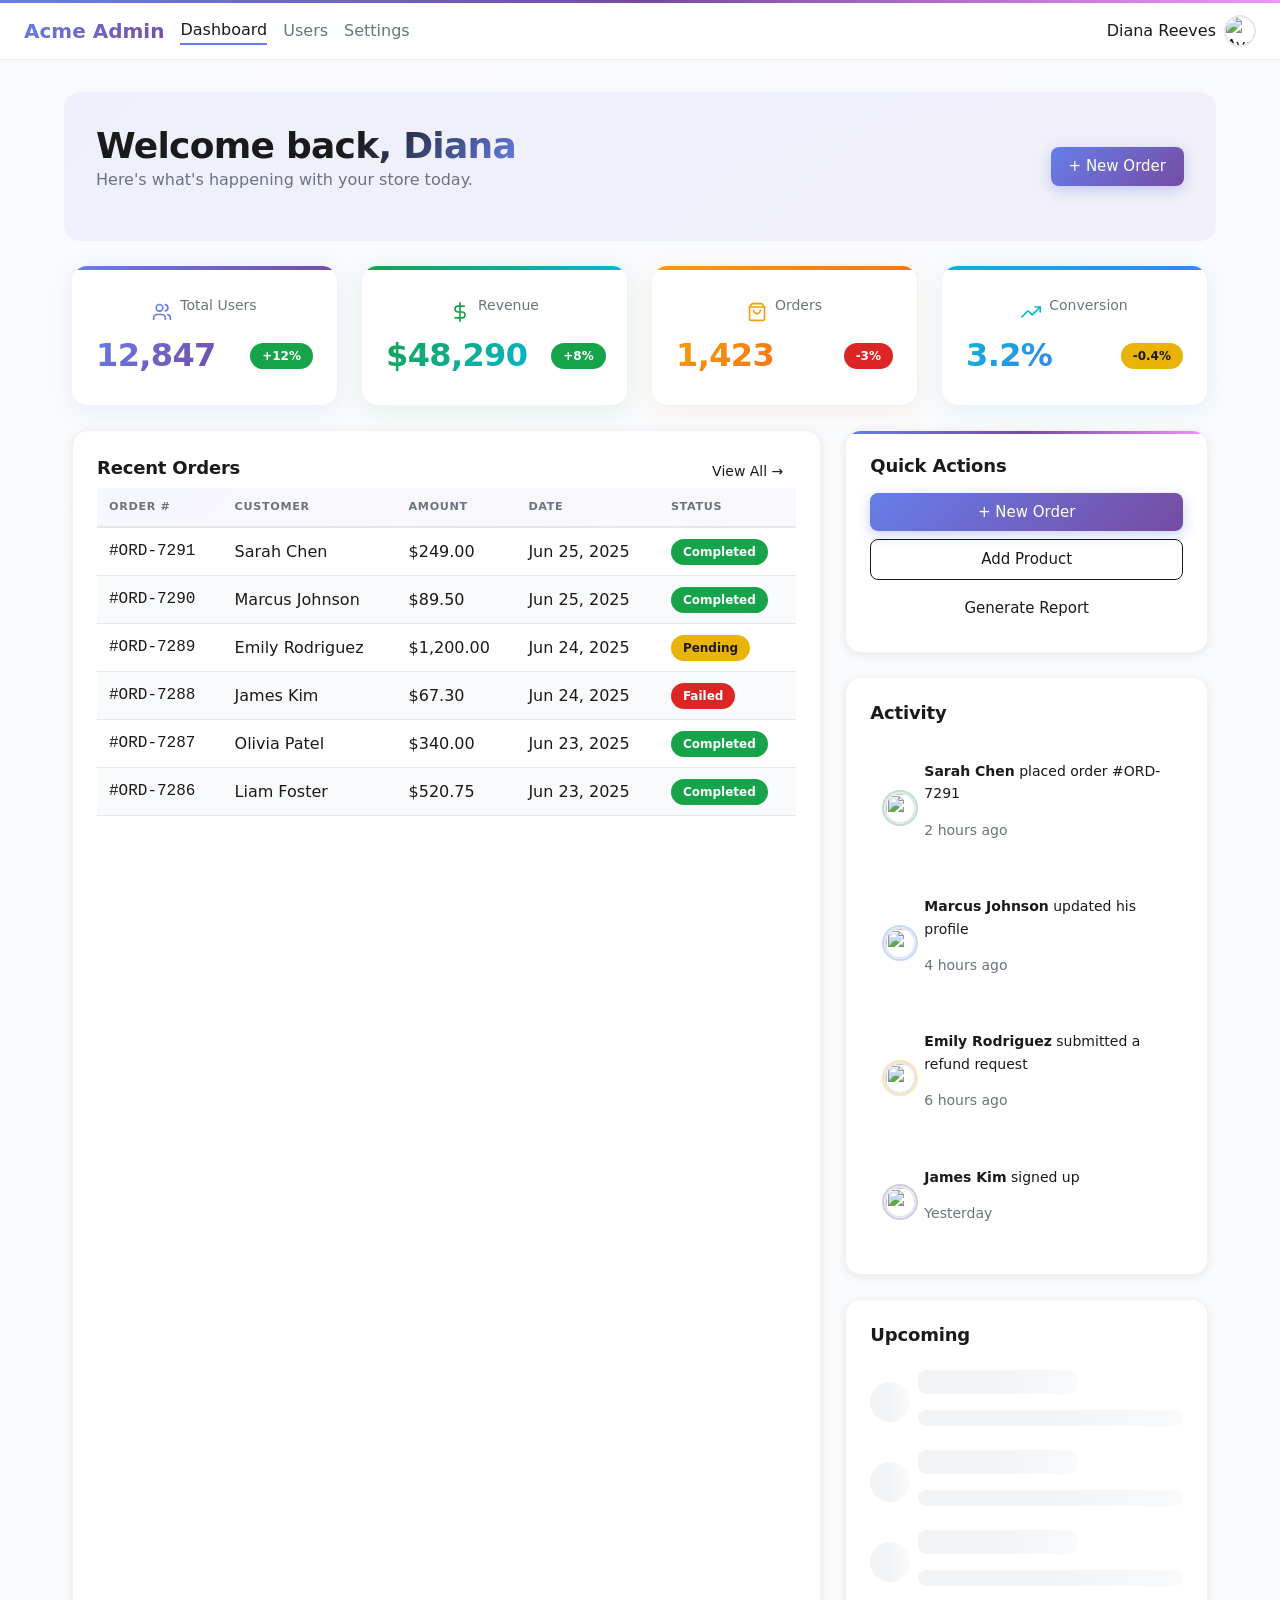
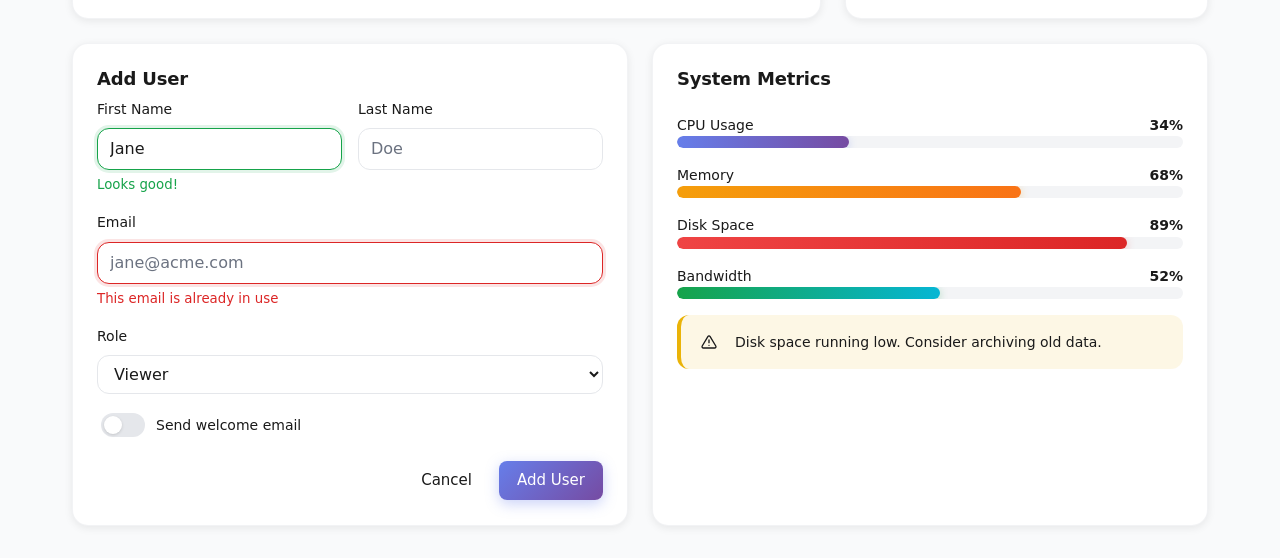
==== commit f7eef968: "wip: auto-commit before merging worker" ====
--- a/examples/dashboard.html
+++ b/examples/dashboard.html
@@ -6,37 +6,369 @@
   <title>Acme Admin — Dashboard</title>
   <link rel="stylesheet" href="../grit.css">
   <style>
+    /* === 10. Page Background — subtle gradient wash === */
     body {
-      background-color: var(--grit-surface);
+      background: linear-gradient(180deg, rgba(102,126,234,0.04) 0%, var(--grit-surface) 30%, var(--grit-surface) 100%);
+      min-height: 100vh;
+    }
+
+    /* === 1. Navbar — Gradient Accent Strip === */
+    .gradient-strip {
+      height: 3px;
+      background: linear-gradient(90deg, #667eea, #764ba2, #f093fb);
+      position: sticky;
+      top: 0;
+      z-index: 101;
+    }
+
+    .navbar {
+      position: sticky;
+      top: 3px;
+      backdrop-filter: blur(12px);
+      -webkit-backdrop-filter: blur(12px);
+      background: rgba(255,255,255,0.85) !important;
+      z-index: 100;
+      border-bottom: 1px solid rgba(229,231,235,0.6);
+    }
+
+    .navbar .brand {
+      background: linear-gradient(135deg, #667eea, #764ba2);
+      -webkit-background-clip: text;
+      -webkit-text-fill-color: transparent;
+      background-clip: text;
+      font-weight: 800;
     }
 
     .nav-active {
       color: var(--grit-text) !important;
       font-weight: 600;
-      border-bottom: 2px solid var(--grit-primary);
-    }
-
+      border-bottom: 2px solid #667eea;
+    }
+
+    /* === 2. Welcome Section — Hero Treatment === */
+    .welcome-section {
+      background: linear-gradient(135deg, rgba(102,126,234,0.08), rgba(118,75,162,0.06));
+      border-radius: var(--grit-radius-xl, 16px);
+      padding: 2rem;
+      margin: 0 -0.5rem;
+    }
+
+    .welcome-section h2 {
+      font-size: 2.25rem !important;
+      font-weight: 800;
+      margin-bottom: 0;
+      letter-spacing: -0.02em;
+      background: linear-gradient(135deg, #1a1a1a 60%, #667eea);
+      -webkit-background-clip: text;
+      -webkit-text-fill-color: transparent;
+      background-clip: text;
+    }
+
+    .btn-gradient-primary {
+      background: linear-gradient(135deg, #667eea, #764ba2) !important;
+      color: #fff !important;
+      border: none !important;
+      box-shadow: 0 4px 14px rgba(102,126,234,0.35);
+      transition: all 200ms ease;
+    }
+
+    .btn-gradient-primary:hover {
+      transform: translateY(-1px);
+      box-shadow: 0 6px 20px rgba(102,126,234,0.45);
+    }
+
+    /* === 11. General Polish — All cards === */
+    .card {
+      border-radius: var(--grit-radius-xl, 16px) !important;
+      box-shadow: var(--grit-shadow, 0 1px 3px rgba(0,0,0,0.1));
+      transition: all 200ms ease;
+      border: 1px solid rgba(229,231,235,0.5);
+      overflow: hidden;
+    }
+
+    /* === 3. Stat Cards — Color Explosion === */
+    .stat-card {
+      border-left: none !important;
+      position: relative;
+      padding-top: 4px;
+    }
+
+    .stat-card::before {
+      content: '';
+      position: absolute;
+      top: 0;
+      left: 0;
+      right: 0;
+      height: 4px;
+      border-radius: var(--grit-radius-xl, 16px) var(--grit-radius-xl, 16px) 0 0;
+    }
+
+    .stat-card:hover {
+      transform: translateY(-2px);
+    }
+
+    /* Card 1: Users — purple gradient */
+    .stat-card-users::before {
+      background: linear-gradient(135deg, #667eea, #764ba2);
+    }
+    .stat-card-users {
+      box-shadow: 0 4px 24px rgba(102,126,234,0.1);
+    }
+    .stat-card-users:hover {
+      box-shadow: 0 8px 32px rgba(102,126,234,0.18);
+    }
+    .stat-card-users .stat-icon {
+      color: #667eea;
+    }
+    .stat-card-users .stat-value {
+      background: linear-gradient(135deg, #667eea, #764ba2);
+      -webkit-background-clip: text;
+      -webkit-text-fill-color: transparent;
+      background-clip: text;
+    }
+
+    /* Card 2: Revenue — green-cyan gradient */
+    .stat-card-revenue::before {
+      background: linear-gradient(135deg, #16a34a, #06b6d4);
+    }
+    .stat-card-revenue {
+      box-shadow: 0 4px 24px rgba(22,163,74,0.1);
+    }
+    .stat-card-revenue:hover {
+      box-shadow: 0 8px 32px rgba(22,163,74,0.18);
+    }
+    .stat-card-revenue .stat-icon {
+      color: #16a34a;
+    }
+    .stat-card-revenue .stat-value {
+      background: linear-gradient(135deg, #16a34a, #06b6d4);
+      -webkit-background-clip: text;
+      -webkit-text-fill-color: transparent;
+      background-clip: text;
+    }
+
+    /* Card 3: Orders — amber-orange gradient */
+    .stat-card-orders::before {
+      background: linear-gradient(135deg, #f59e0b, #f97316);
+    }
+    .stat-card-orders {
+      box-shadow: 0 4px 24px rgba(245,158,11,0.1);
+    }
+    .stat-card-orders:hover {
+      box-shadow: 0 8px 32px rgba(245,158,11,0.18);
+    }
+    .stat-card-orders .stat-icon {
+      color: #f59e0b;
+    }
+    .stat-card-orders .stat-value {
+      background: linear-gradient(135deg, #f59e0b, #f97316);
+      -webkit-background-clip: text;
+      -webkit-text-fill-color: transparent;
+      background-clip: text;
+    }
+
+    /* Card 4: Conversion — cyan-blue gradient */
+    .stat-card-conversion::before {
+      background: linear-gradient(135deg, #06b6d4, #3b82f6);
+    }
+    .stat-card-conversion {
+      box-shadow: 0 4px 24px rgba(6,182,212,0.1);
+    }
+    .stat-card-conversion:hover {
+      box-shadow: 0 8px 32px rgba(6,182,212,0.18);
+    }
+    .stat-card-conversion .stat-icon {
+      color: #06b6d4;
+    }
+    .stat-card-conversion .stat-value {
+      background: linear-gradient(135deg, #06b6d4, #3b82f6);
+      -webkit-background-clip: text;
+      -webkit-text-fill-color: transparent;
+      background-clip: text;
+    }
+
+    .stat-value {
+      font-size: 2rem !important;
+      font-weight: 800;
+      letter-spacing: -0.02em;
+    }
+
+    .stat-card .card-body {
+      padding: 1.5rem;
+    }
+
+    /* === 4. Orders Table — Polish === */
+    .table thead {
+      background: linear-gradient(135deg, rgba(102,126,234,0.06), rgba(118,75,162,0.04));
+    }
+
+    .table thead th {
+      font-weight: 700;
+      text-transform: uppercase;
+      font-size: 0.7rem;
+      letter-spacing: 0.06em;
+      color: var(--grit-muted);
+    }
+
+    .badge {
+      border-radius: 9999px !important;
+      padding: 0.25rem 0.75rem !important;
+      font-weight: 600;
+    }
+
+    .btn-view-all {
+      transition: all 200ms ease;
+    }
+
+    .btn-view-all:hover {
+      background: linear-gradient(135deg, #667eea, #764ba2);
+      -webkit-background-clip: text;
+      -webkit-text-fill-color: transparent;
+      background-clip: text;
+    }
+
+    /* === 5. Quick Actions — Gradient === */
+    .quick-actions-card {
+      position: relative;
+      overflow: hidden;
+    }
+
+    .quick-actions-card::before {
+      content: '';
+      position: absolute;
+      top: 0;
+      left: 0;
+      right: 0;
+      height: 3px;
+      background: linear-gradient(135deg, #667eea, #764ba2, #f093fb);
+    }
+
+    .btn-outline-gradient {
+      transition: all 200ms ease;
+    }
+
+    .btn-outline-gradient:hover {
+      background: linear-gradient(135deg, rgba(102,126,234,0.1), rgba(118,75,162,0.08)) !important;
+      border-color: #667eea !important;
+      color: #667eea !important;
+    }
+
+    /* === 6. Activity Feed — Richer === */
+    .activity-item {
+      padding: 0.75rem;
+      border-radius: var(--grit-radius-lg, 12px);
+      transition: all 200ms ease;
+      position: relative;
+      border-left: 2px solid transparent;
+    }
+
+    .activity-item:hover {
+      background-color: rgba(102,126,234,0.04);
+      border-left-color: transparent;
+      border-image: linear-gradient(180deg, #667eea, #764ba2) 1;
+    }
+
+    .activity-item .avatar {
+      box-shadow: 0 0 0 2px rgba(102,126,234,0.2);
+    }
+
+    .activity-item:nth-child(1) .avatar { box-shadow: 0 0 0 2px rgba(22,163,74,0.3); }
+    .activity-item:nth-child(2) .avatar { box-shadow: 0 0 0 2px rgba(59,130,246,0.3); }
+    .activity-item:nth-child(3) .avatar { box-shadow: 0 0 0 2px rgba(245,158,11,0.3); }
+    .activity-item:nth-child(4) .avatar { box-shadow: 0 0 0 2px rgba(118,75,162,0.3); }
+
+    /* === 7. Skeleton Card — Shimmer === */
+    @keyframes shimmer {
+      0% { background-position: -200% 0; }
+      100% { background-position: 200% 0; }
+    }
+
+    .skeleton,
+    .skeleton-avatar,
+    .skeleton-title,
+    .skeleton-text {
+      background: linear-gradient(90deg, var(--grit-surface-2) 25%, var(--grit-surface) 50%, var(--grit-surface-2) 75%) !important;
+      background-size: 200% 100% !important;
+      animation: shimmer 1.8s ease-in-out infinite !important;
+      border-radius: var(--grit-radius, 8px);
+    }
+
+    .skeleton-avatar {
+      border-radius: 50% !important;
+    }
+
+    /* === 8. Form Section — Validation Glows === */
+    input[style*="border-color: var(--grit-success)"] {
+      box-shadow: 0 0 0 3px rgba(22,163,74,0.12);
+    }
+
+    input[style*="border-color: var(--grit-error)"] {
+      box-shadow: 0 0 0 3px rgba(220,38,38,0.12);
+    }
+
+    /* Form inputs general styling */
+    input, select {
+      border-radius: var(--grit-radius-lg, 10px) !important;
+      transition: all 200ms ease;
+    }
+
+    input:focus, select:focus {
+      box-shadow: 0 0 0 3px rgba(102,126,234,0.15);
+      border-color: #667eea !important;
+    }
+
+    /* === 9. System Metrics — Gradient Progress Bars === */
     .progress {
-      height: 0.625rem;
-    }
-
-    .activity-item {
-      padding: 0.5rem;
-      border-radius: var(--grit-radius);
-      transition: background-color var(--grit-transition);
-    }
-
-    .activity-item:hover {
-      background-color: var(--grit-surface-2);
+      height: 0.75rem;
+      border-radius: 9999px !important;
+      overflow: hidden;
+      background: var(--grit-surface-2);
+    }
+
+    .progress-cpu .progress-bar {
+      background: linear-gradient(90deg, #667eea, #764ba2) !important;
+      border-radius: 9999px;
+      box-shadow: 0 2px 8px rgba(102,126,234,0.3);
+    }
+
+    .progress-memory .progress-bar {
+      background: linear-gradient(90deg, #f59e0b, #f97316) !important;
+      border-radius: 9999px;
+      box-shadow: 0 2px 8px rgba(245,158,11,0.3);
+    }
+
+    .progress-disk .progress-bar {
+      background: linear-gradient(90deg, #ef4444, #dc2626) !important;
+      border-radius: 9999px;
+      box-shadow: 0 2px 8px rgba(239,68,68,0.3);
+    }
+
+    .progress-bandwidth .progress-bar {
+      background: linear-gradient(90deg, #16a34a, #06b6d4) !important;
+      border-radius: 9999px;
+      box-shadow: 0 2px 8px rgba(22,163,74,0.3);
+    }
+
+    /* === 11. Alert — More rounded === */
+    .alert {
+      border-radius: var(--grit-radius-lg, 12px) !important;
+    }
+
+    /* === Card titles === */
+    .card-title {
+      font-weight: 700;
+      letter-spacing: -0.01em;
     }
 
     .stat-icon {
-      color: var(--grit-muted);
       flex-shrink: 0;
     }
   </style>
 </head>
 <body>
+
+<!-- Gradient strip at very top -->
+<div class="gradient-strip"></div>
 
 <nav class="navbar">
   <a href="#" class="brand">Acme Admin</a>
@@ -53,60 +385,60 @@
 <div class="container col gap-lg pad-lg">
 
   <!-- Welcome Header -->
-  <div class="row between center">
+  <div class="welcome-section row between center">
     <div>
-      <h2 style="margin-bottom: 0;">Welcome back, Diana</h2>
+      <h2>Welcome back, Diana</h2>
       <p class="text-muted">Here's what's happening with your store today.</p>
     </div>
-    <button class="btn btn-primary">+ New Order</button>
+    <button class="btn btn-gradient-primary">+ New Order</button>
   </div>
 
   <!-- Stats Row -->
   <div class="grid grid-4 gap-lg">
-    <div class="card" style="border-left: 4px solid var(--grit-primary)">
+    <div class="card stat-card stat-card-users">
       <div class="card-body">
         <div class="row gap-sm center">
           <svg class="stat-icon" xmlns="http://www.w3.org/2000/svg" width="20" height="20" viewBox="0 0 24 24" fill="none" stroke="currentColor" stroke-width="2" stroke-linecap="round" stroke-linejoin="round"><path d="M16 21v-2a4 4 0 0 0-4-4H6a4 4 0 0 0-4 4v2"/><circle cx="9" cy="7" r="4"/><path d="M22 21v-2a4 4 0 0 0-3-3.87"/><path d="M16 3.13a4 4 0 0 1 0 7.75"/></svg>
           <p class="text-muted text-sm">Total Users</p>
         </div>
         <div class="row between center">
-          <span class="text-2xl font-bold">12,847</span>
+          <span class="stat-value">12,847</span>
           <span class="badge badge-success">+12%</span>
         </div>
       </div>
     </div>
-    <div class="card" style="border-left: 4px solid var(--grit-success)">
+    <div class="card stat-card stat-card-revenue">
       <div class="card-body">
         <div class="row gap-sm center">
           <svg class="stat-icon" xmlns="http://www.w3.org/2000/svg" width="20" height="20" viewBox="0 0 24 24" fill="none" stroke="currentColor" stroke-width="2" stroke-linecap="round" stroke-linejoin="round"><line x1="12" y1="1" x2="12" y2="23"/><path d="M17 5H9.5a3.5 3.5 0 0 0 0 7h5a3.5 3.5 0 0 1 0 7H6"/></svg>
           <p class="text-muted text-sm">Revenue</p>
         </div>
         <div class="row between center">
-          <span class="text-2xl font-bold">$48,290</span>
+          <span class="stat-value">$48,290</span>
           <span class="badge badge-success">+8%</span>
         </div>
       </div>
     </div>
-    <div class="card" style="border-left: 4px solid var(--grit-warning)">
+    <div class="card stat-card stat-card-orders">
       <div class="card-body">
         <div class="row gap-sm center">
           <svg class="stat-icon" xmlns="http://www.w3.org/2000/svg" width="20" height="20" viewBox="0 0 24 24" fill="none" stroke="currentColor" stroke-width="2" stroke-linecap="round" stroke-linejoin="round"><path d="M6 2L3 6v14a2 2 0 0 0 2 2h14a2 2 0 0 0 2-2V6l-3-4z"/><line x1="3" y1="6" x2="21" y2="6"/><path d="M16 10a4 4 0 0 1-8 0"/></svg>
           <p class="text-muted text-sm">Orders</p>
         </div>
         <div class="row between center">
-          <span class="text-2xl font-bold">1,423</span>
+          <span class="stat-value">1,423</span>
           <span class="badge badge-error">-3%</span>
         </div>
       </div>
     </div>
-    <div class="card" style="border-left: 4px solid var(--grit-accent)">
+    <div class="card stat-card stat-card-conversion">
       <div class="card-body">
         <div class="row gap-sm center">
           <svg class="stat-icon" xmlns="http://www.w3.org/2000/svg" width="20" height="20" viewBox="0 0 24 24" fill="none" stroke="currentColor" stroke-width="2" stroke-linecap="round" stroke-linejoin="round"><polyline points="23 6 13.5 15.5 8.5 10.5 1 18"/><polyline points="17 6 23 6 23 12"/></svg>
           <p class="text-muted text-sm">Conversion</p>
         </div>
         <div class="row between center">
-          <span class="text-2xl font-bold">3.2%</span>
+          <span class="stat-value">3.2%</span>
           <span class="badge badge-warning">-0.4%</span>
         </div>
       </div>
@@ -121,7 +453,7 @@
       <div class="card-body">
         <div class="row between center">
           <h3 class="card-title">Recent Orders</h3>
-          <button class="btn btn-ghost btn-sm">View All →</button>
+          <button class="btn btn-ghost btn-sm btn-view-all">View All →</button>
         </div>
         <table class="table table-striped table-hover">
           <thead>
@@ -184,11 +516,11 @@
     <!-- Right Sidebar -->
     <div class="col gap-lg">
       <!-- Quick Actions -->
-      <div class="card">
+      <div class="card quick-actions-card">
         <div class="card-body col gap-sm">
           <h3 class="card-title">Quick Actions</h3>
-          <button class="btn btn-primary btn-block">+ New Order</button>
-          <button class="btn btn-outline btn-block">Add Product</button>
+          <button class="btn btn-gradient-primary btn-block">+ New Order</button>
+          <button class="btn btn-outline btn-outline-gradient btn-block">Add Product</button>
           <button class="btn btn-ghost btn-block">Generate Report</button>
         </div>
       </div>
@@ -297,7 +629,7 @@
           </label>
           <div class="row end gap-sm">
             <button type="button" class="btn btn-ghost">Cancel</button>
-            <button type="submit" class="btn btn-primary">Add User</button>
+            <button type="submit" class="btn btn-gradient-primary">Add User</button>
           </div>
         </form>
       </div>
@@ -312,7 +644,7 @@
             <span class="text-sm">CPU Usage</span>
             <span class="text-sm font-bold">34%</span>
           </div>
-          <div class="progress">
+          <div class="progress progress-cpu">
             <div class="progress-bar" style="width: 34%"></div>
           </div>
         </div>
@@ -321,7 +653,7 @@
             <span class="text-sm">Memory</span>
             <span class="text-sm font-bold">68%</span>
           </div>
-          <div class="progress">
+          <div class="progress progress-memory">
             <div class="progress-bar progress-bar-warning" style="width: 68%"></div>
           </div>
         </div>
@@ -330,7 +662,7 @@
             <span class="text-sm">Disk Space</span>
             <span class="text-sm font-bold">89%</span>
           </div>
-          <div class="progress">
+          <div class="progress progress-disk">
             <div class="progress-bar progress-bar-error" style="width: 89%"></div>
           </div>
         </div>
@@ -339,7 +671,7 @@
             <span class="text-sm">Bandwidth</span>
             <span class="text-sm font-bold">52%</span>
           </div>
-          <div class="progress">
+          <div class="progress progress-bandwidth">
             <div class="progress-bar progress-bar-success" style="width: 52%"></div>
           </div>
         </div>
--- a/grit.css
+++ b/grit.css
@@ -1215,28 +1215,28 @@
 
 @media (prefers-color-scheme: dark) {
   :root {
-    --grit-bg: #0a0a0a;
+    --grit-bg: #161618;
     --grit-text: #e5e7eb;
     --grit-muted: #9ca3af;
-    --grit-border: rgba(255, 255, 255, 0.08);
-    --grit-surface: #1a1a1a;
-    --grit-surface-2: #262626;
-    --grit-shadow-sm: 0 1px 2px rgba(0, 0, 0, 0.2);
-    --grit-shadow: 0 2px 8px rgba(0, 0, 0, 0.3);
-    --grit-shadow-lg: 0 8px 24px rgba(0, 0, 0, 0.4);
+    --grit-border: rgba(255, 255, 255, 0.1);
+    --grit-surface: #1e1e21;
+    --grit-surface-2: #27272b;
+    --grit-shadow-sm: 0 1px 2px rgba(0, 0, 0, 0.3);
+    --grit-shadow: 0 2px 8px rgba(0, 0, 0, 0.4);
+    --grit-shadow-lg: 0 8px 24px rgba(0, 0, 0, 0.5);
   }
 }
 
 .dark {
-  --grit-bg: #0a0a0a;
+  --grit-bg: #161618;
   --grit-text: #e5e7eb;
   --grit-muted: #9ca3af;
-  --grit-border: rgba(255, 255, 255, 0.08);
-  --grit-surface: #1a1a1a;
-  --grit-surface-2: #262626;
-  --grit-shadow-sm: 0 1px 2px rgba(0, 0, 0, 0.2);
-  --grit-shadow: 0 2px 8px rgba(0, 0, 0, 0.3);
-  --grit-shadow-lg: 0 8px 24px rgba(0, 0, 0, 0.4);
+  --grit-border: rgba(255, 255, 255, 0.1);
+  --grit-surface: #1e1e21;
+  --grit-surface-2: #27272b;
+  --grit-shadow-sm: 0 1px 2px rgba(0, 0, 0, 0.3);
+  --grit-shadow: 0 2px 8px rgba(0, 0, 0, 0.4);
+  --grit-shadow-lg: 0 8px 24px rgba(0, 0, 0, 0.5);
   background-color: var(--grit-bg);
   color: var(--grit-text);
 }
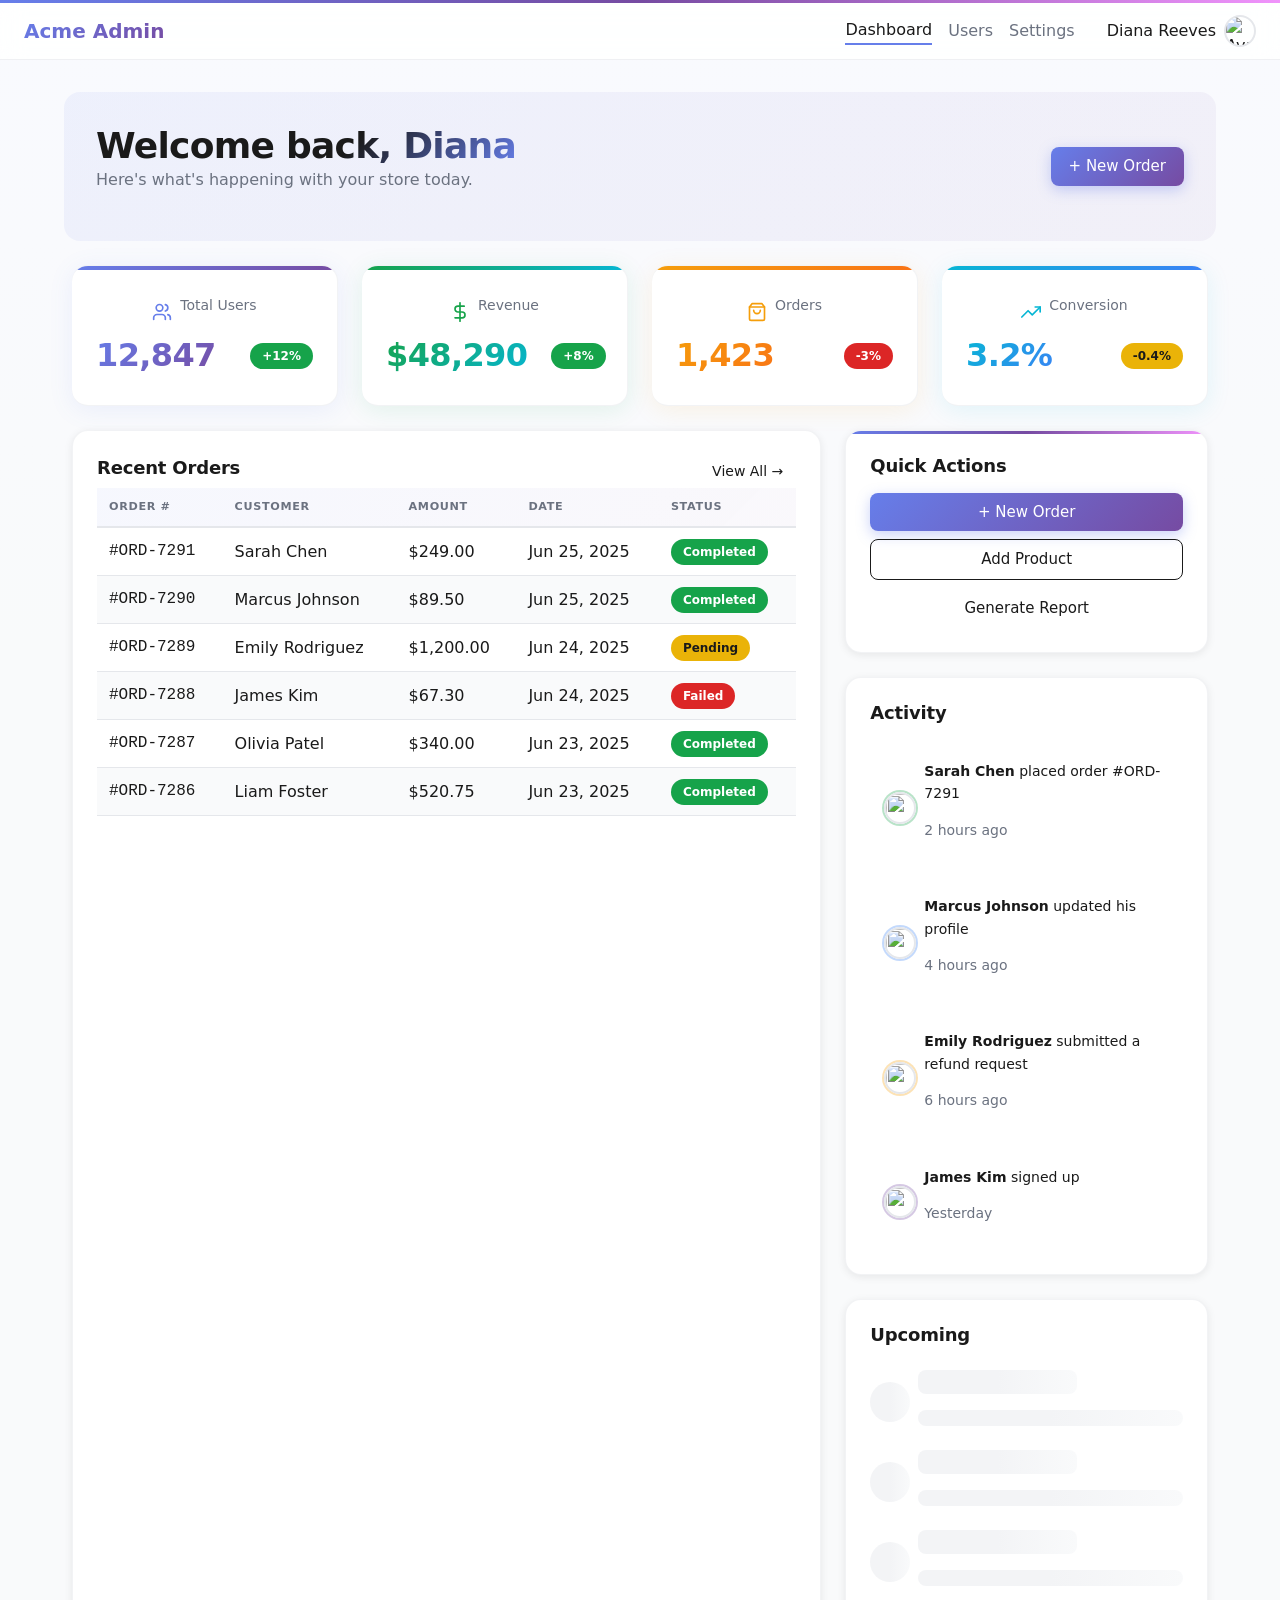
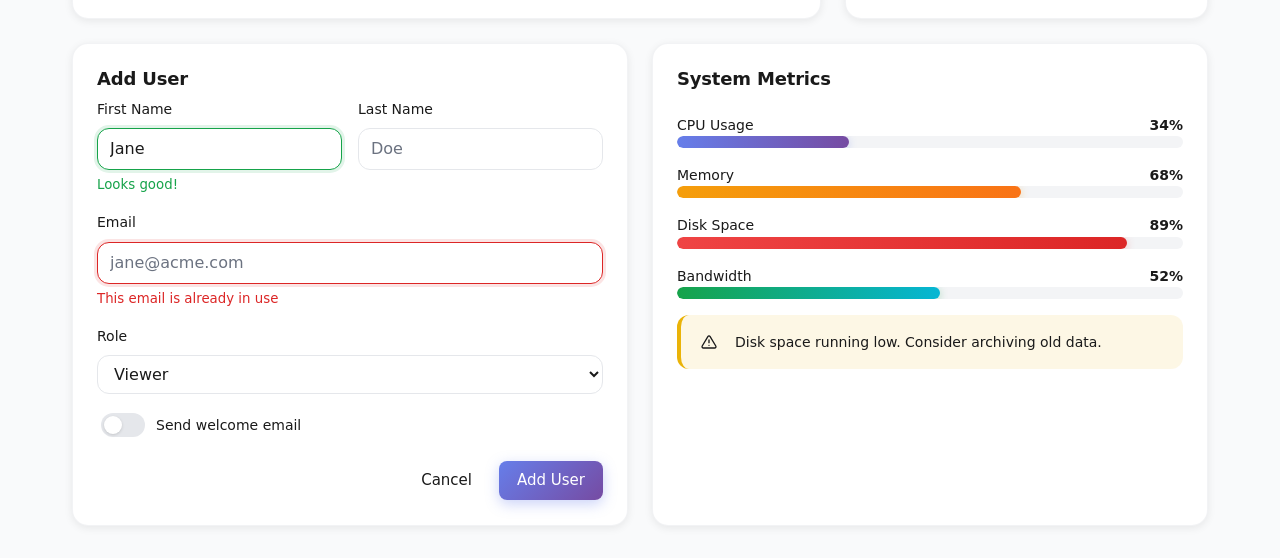
==== commit bbc5b846: "Add responsive navbar component with hamburger menu - .navbar now supports .navbar-toggle (hamburger" ====
--- a/examples/dashboard.html
+++ b/examples/dashboard.html
@@ -107,7 +107,7 @@
       transform: translateY(-2px);
     }
 
-    /* Card 1: Users — purple gradient */
+    /* Card 1: Users */
     .stat-card-users::before {
       background: linear-gradient(135deg, #667eea, #764ba2);
     }
@@ -127,7 +127,7 @@
       background-clip: text;
     }
 
-    /* Card 2: Revenue — green-cyan gradient */
+    /* Card 2: Revenue */
     .stat-card-revenue::before {
       background: linear-gradient(135deg, #16a34a, #06b6d4);
     }
@@ -147,7 +147,7 @@
       background-clip: text;
     }
 
-    /* Card 3: Orders — amber-orange gradient */
+    /* Card 3: Orders */
     .stat-card-orders::before {
       background: linear-gradient(135deg, #f59e0b, #f97316);
     }
@@ -167,7 +167,7 @@
       background-clip: text;
     }
 
-    /* Card 4: Conversion — cyan-blue gradient */
+    /* Card 4: Conversion */
     .stat-card-conversion::before {
       background: linear-gradient(135deg, #06b6d4, #3b82f6);
     }
@@ -306,7 +306,6 @@
       box-shadow: 0 0 0 3px rgba(220,38,38,0.12);
     }
 
-    /* Form inputs general styling */
     input, select {
       border-radius: var(--grit-radius-lg, 10px) !important;
       transition: all 200ms ease;
@@ -372,15 +371,36 @@
 
 <nav class="navbar">
   <a href="#" class="brand">Acme Admin</a>
-  <a href="#" class="nav-active">Dashboard</a>
-  <a href="#">Users</a>
-  <a href="#">Settings</a>
-  <div class="grow"></div>
-  <div class="row gap-sm center">
-    <span class="hide-mobile">Diana Reeves</span>
-    <img src="https://i.pravatar.cc/32?u=diana" alt="Avatar" class="avatar avatar-sm">
+  <button class="navbar-toggle" aria-label="Menu" aria-expanded="false">
+    <svg viewBox="0 0 24 24"><line class="bar-top" x1="3" y1="6" x2="21" y2="6"/><line class="bar-mid" x1="3" y1="12" x2="21" y2="12"/><line class="bar-bot" x1="3" y1="18" x2="21" y2="18"/></svg>
+  </button>
+  <div class="navbar-menu">
+    <a href="#" class="nav-active">Dashboard</a>
+    <a href="#">Users</a>
+    <a href="#">Settings</a>
+    <div class="grow hide-mobile"></div>
+    <div class="row gap-sm center">
+      <span>Diana Reeves</span>
+      <img src="https://i.pravatar.cc/32?u=diana" alt="Avatar" class="avatar avatar-sm">
+    </div>
   </div>
 </nav>
+
+<script>
+document.querySelectorAll('.navbar-toggle').forEach(btn => {
+  const menu = btn.nextElementSibling;
+  btn.addEventListener('click', () => {
+    const open = menu.classList.toggle('open');
+    btn.setAttribute('aria-expanded', open);
+  });
+  menu.querySelectorAll('a').forEach(link => {
+    link.addEventListener('click', () => {
+      menu.classList.remove('open');
+      btn.setAttribute('aria-expanded', 'false');
+    });
+  });
+});
+</script>
 
 <div class="container col gap-lg pad-lg">
 
--- a/grit.css
+++ b/grit.css
@@ -544,10 +544,12 @@
 .navbar {
   display: flex;
   align-items: center;
+  flex-wrap: wrap;
   padding: 0.75rem 1.5rem;
   background: var(--grit-bg);
   border-bottom: 1px solid var(--grit-border);
-  gap: 1rem;
+  gap: 0 1rem;
+  position: relative;
 }
 
 .navbar .brand {
@@ -572,6 +574,94 @@
 
 .navbar .brand:hover {
   color: var(--grit-text);
+}
+
+/* Navbar menu (collapsible on mobile) */
+.navbar-menu {
+  display: flex;
+  align-items: center;
+  gap: 1rem;
+}
+
+/* Hamburger toggle */
+.navbar-toggle {
+  display: none;
+  background: none;
+  border: none;
+  cursor: pointer;
+  padding: 0.25rem;
+  color: var(--grit-text);
+  -webkit-tap-highlight-color: transparent;
+}
+
+.navbar-toggle svg {
+  display: block;
+  width: 1.5rem;
+  height: 1.5rem;
+  stroke: currentColor;
+  stroke-width: 2;
+  stroke-linecap: round;
+  stroke-linejoin: round;
+  fill: none;
+}
+
+/* Hamburger icon lines */
+.navbar-toggle .bar-top,
+.navbar-toggle .bar-mid,
+.navbar-toggle .bar-bot {
+  transition: transform 220ms ease, opacity 160ms ease;
+  transform-origin: center;
+}
+
+/* Animate to X when open */
+.navbar-toggle[aria-expanded="true"] .bar-top {
+  transform: translateY(6px) rotate(45deg);
+}
+.navbar-toggle[aria-expanded="true"] .bar-mid {
+  opacity: 0;
+}
+.navbar-toggle[aria-expanded="true"] .bar-bot {
+  transform: translateY(-6px) rotate(-45deg);
+}
+
+/* Mobile: collapse menu */
+@media (max-width: 768px) {
+  .navbar-toggle {
+    display: block;
+  }
+
+  .navbar-menu {
+    flex-basis: 100%;
+    flex-direction: column;
+    align-items: stretch;
+    gap: 0;
+    overflow: hidden;
+    max-height: 0;
+    opacity: 0;
+    transition: max-height 300ms ease, opacity 200ms ease, padding 200ms ease;
+    padding: 0;
+  }
+
+  .navbar-menu.open {
+    max-height: 24rem;
+    opacity: 1;
+    padding: 0.5rem 0 0.25rem;
+  }
+
+  .navbar-menu a,
+  .navbar-menu label,
+  .navbar-menu .navbar-item {
+    display: block;
+    padding: 0.625rem 0;
+    border-top: 1px solid var(--grit-border);
+    font-size: 0.95rem;
+  }
+
+  .navbar-menu a:first-child,
+  .navbar-menu label:first-child,
+  .navbar-menu .navbar-item:first-child {
+    border-top: none;
+  }
 }
 
 /* === Modal (native dialog) === */
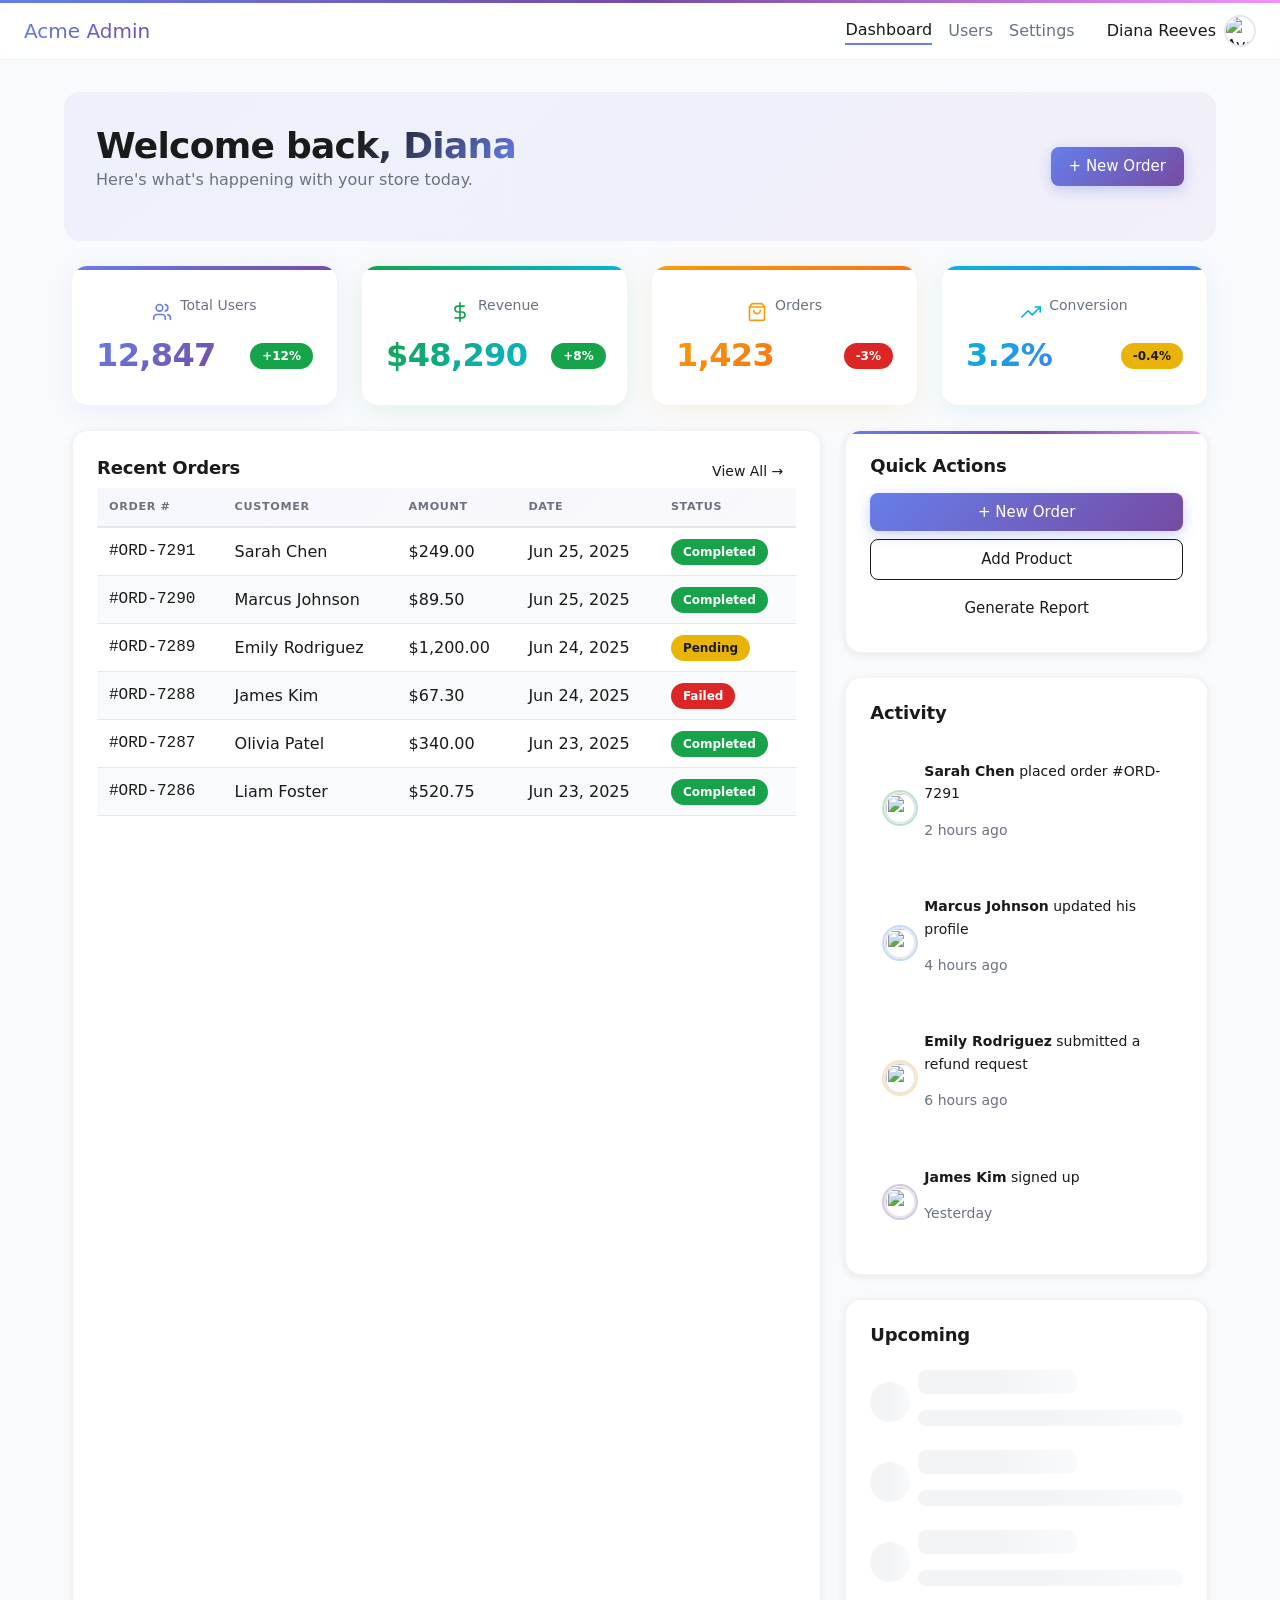
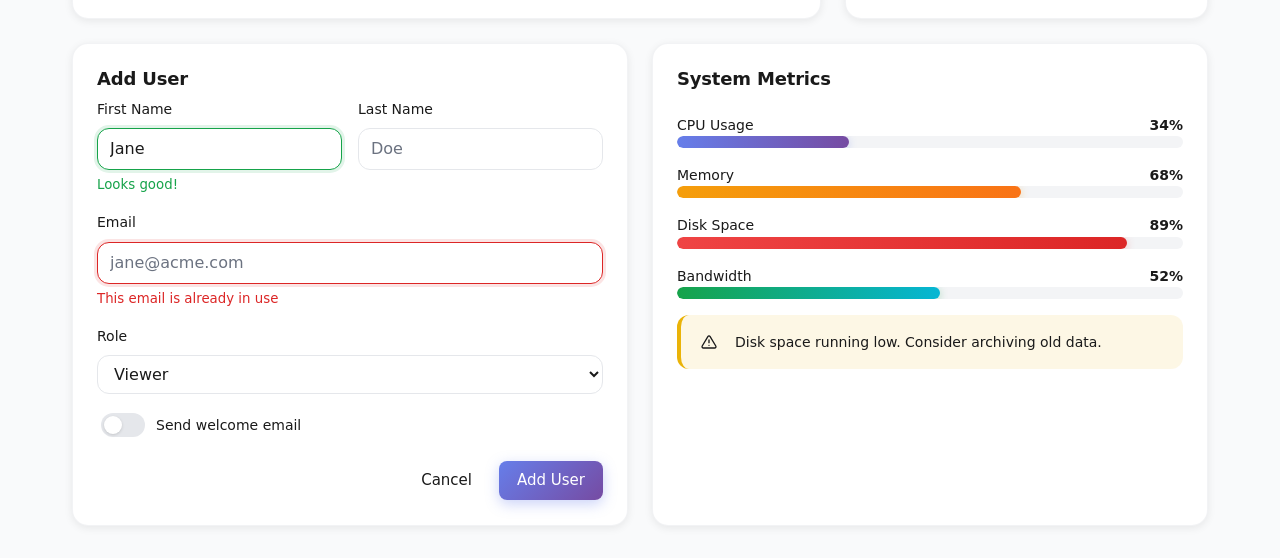
==== commit b1366a8c: "Update avatars" ====
--- a/examples/dashboard.html
+++ b/examples/dashboard.html
@@ -362,6 +362,26 @@
     .stat-icon {
       flex-shrink: 0;
     }
+
+    @media (max-width: 768px) {
+      body {
+        overflow-x: hidden;
+      }
+
+      .welcome-section {
+        flex-direction: column;
+        align-items: flex-start;
+        gap: 1rem;
+      }
+
+      .stat-card {
+        padding: 1rem !important;
+      }
+
+      .stat-card .text-2xl {
+        font-size: 1.25rem;
+      }
+    }
   </style>
 </head>
 <body>
@@ -381,7 +401,7 @@
     <div class="grow hide-mobile"></div>
     <div class="row gap-sm center">
       <span>Diana Reeves</span>
-      <img src="https://i.pravatar.cc/32?u=diana" alt="Avatar" class="avatar avatar-sm">
+      <img src="https://i.pravatar.cc/64?img=24" alt="Avatar" class="avatar avatar-sm">
     </div>
   </div>
 </nav>
@@ -475,6 +495,7 @@
           <h3 class="card-title">Recent Orders</h3>
           <button class="btn btn-ghost btn-sm btn-view-all">View All →</button>
         </div>
+        <div class="table-responsive">
         <table class="table table-striped table-hover">
           <thead>
             <tr>
@@ -530,6 +551,7 @@
             </tr>
           </tbody>
         </table>
+        </div>
       </div>
     </div>
 
@@ -551,28 +573,28 @@
           <h3 class="card-title">Activity</h3>
           <div class="col">
             <div class="row gap-sm activity-item">
-              <img src="https://i.pravatar.cc/24?u=sarah" alt="" class="avatar avatar-sm">
+              <img src="https://i.pravatar.cc/64?img=30" alt="" class="avatar avatar-sm">
               <div>
                 <p class="text-sm"><strong>Sarah Chen</strong> placed order #ORD-7291</p>
                 <p class="text-sm text-muted">2 hours ago</p>
               </div>
             </div>
             <div class="row gap-sm activity-item">
-              <img src="https://i.pravatar.cc/24?u=marcus" alt="" class="avatar avatar-sm">
+              <img src="https://i.pravatar.cc/64?img=69" alt="" class="avatar avatar-sm">
               <div>
                 <p class="text-sm"><strong>Marcus Johnson</strong> updated his profile</p>
                 <p class="text-sm text-muted">4 hours ago</p>
               </div>
             </div>
             <div class="row gap-sm activity-item">
-              <img src="https://i.pravatar.cc/24?u=emily" alt="" class="avatar avatar-sm">
+              <img src="https://i.pravatar.cc/64?img=16" alt="" class="avatar avatar-sm">
               <div>
                 <p class="text-sm"><strong>Emily Rodriguez</strong> submitted a refund request</p>
                 <p class="text-sm text-muted">6 hours ago</p>
               </div>
             </div>
             <div class="row gap-sm activity-item">
-              <img src="https://i.pravatar.cc/24?u=james" alt="" class="avatar avatar-sm">
+              <img src="https://i.pravatar.cc/64?img=55" alt="" class="avatar avatar-sm">
               <div>
                 <p class="text-sm"><strong>James Kim</strong> signed up</p>
                 <p class="text-sm text-muted">Yesterday</p>
--- a/grit.css
+++ b/grit.css
@@ -1,4 +1,4 @@
-/* grit.css v0.1.0 | MIT License | https://github.com/user/grit */
+/* grit.css v0.1.0 | MIT License | https://github.com/sandro/grit.css */
 
 /* === Custom Properties === */
 
@@ -354,6 +354,11 @@
   filter: none;
 }
 
+.btn-xs {
+  padding: 0.15rem 0.5rem;
+  font-size: 0.75rem;
+}
+
 .btn-sm {
   padding: 0.3rem 0.75rem;
   font-size: 0.875rem;
@@ -560,14 +565,14 @@
   margin-right: auto;
 }
 
-.navbar a {
+.navbar a:not(.btn) {
   text-decoration: none;
   color: var(--grit-muted);
   transition: color var(--grit-transition);
   font-weight: 450;
 }
 
-.navbar a:hover {
+.navbar a:not(.btn):hover {
   color: var(--grit-text);
   text-decoration: none;
 }
@@ -758,12 +763,112 @@
   box-shadow: 0 0 0 3px rgba(37, 99, 235, 0.15);
 }
 
+/* === Checkbox === */
+
+input[type="checkbox"]:not(.toggle) {
+  -webkit-appearance: none;
+  appearance: none;
+  width: 1rem;
+  height: 1rem;
+  min-width: 1rem;
+  min-height: 1rem;
+  padding: 0;
+  margin: 0;
+  border: 1.5px solid var(--grit-muted);
+  border-radius: 3px;
+  background: var(--grit-bg);
+  cursor: pointer;
+  position: relative;
+  flex-shrink: 0;
+  vertical-align: middle;
+  transition: background 0.15s ease, border-color 0.15s ease;
+}
+
+input[type="checkbox"]:not(.toggle):hover {
+  border-color: var(--grit-primary);
+}
+
+input[type="checkbox"]:not(.toggle):checked {
+  background: var(--grit-primary);
+  border-color: var(--grit-primary);
+}
+
+input[type="checkbox"]:not(.toggle):checked::after {
+  content: '';
+  position: absolute;
+  left: 50%;
+  top: 45%;
+  width: 4px;
+  height: 8px;
+  border: solid #fff;
+  border-width: 0 2px 2px 0;
+  transform: translate(-50%, -50%) rotate(45deg);
+}
+
+input[type="checkbox"]:not(.toggle):focus-visible {
+  box-shadow: 0 0 0 2px rgba(37, 99, 235, 0.2);
+  outline: none;
+}
+
+/* === Radio === */
+
+input[type="radio"] {
+  -webkit-appearance: none;
+  appearance: none;
+  width: 1rem;
+  height: 1rem;
+  min-width: 1rem;
+  min-height: 1rem;
+  padding: 0;
+  margin: 0;
+  border: 1.5px solid var(--grit-muted);
+  border-radius: 50%;
+  background: var(--grit-bg);
+  cursor: pointer;
+  position: relative;
+  flex-shrink: 0;
+  vertical-align: middle;
+  transition: border-color 0.15s ease;
+}
+
+input[type="radio"]:hover {
+  border-color: var(--grit-primary);
+}
+
+input[type="radio"]:checked {
+  border-color: var(--grit-primary);
+}
+
+input[type="radio"]:checked::after {
+  content: '';
+  position: absolute;
+  left: 50%;
+  top: 50%;
+  width: 6px;
+  height: 6px;
+  background: var(--grit-primary);
+  border-radius: 50%;
+  transform: translate(-50%, -50%);
+}
+
+input[type="radio"]:focus-visible {
+  box-shadow: 0 0 0 2px rgba(37, 99, 235, 0.2);
+  outline: none;
+}
+
 /* === Tabs === */
 
 .tabs {
   display: flex;
   border-bottom: 2px solid var(--grit-border);
   gap: 0;
+  overflow-x: auto;
+  -webkit-overflow-scrolling: touch;
+}
+
+.table-responsive {
+  overflow-x: auto;
+  -webkit-overflow-scrolling: touch;
 }
 
 .tab {
@@ -781,6 +886,8 @@
   border-right: none;
   font-family: inherit;
   font-size: inherit;
+  white-space: nowrap;
+  flex-shrink: 0;
 }
 
 .tab:hover {
@@ -912,6 +1019,9 @@
   font-size: 0.75rem;
   border-radius: var(--grit-radius-sm);
   white-space: nowrap;
+  max-width: 200px;
+  overflow: hidden;
+  text-overflow: ellipsis;
   opacity: 0;
   pointer-events: none;
   transition: opacity var(--grit-transition);
@@ -977,40 +1087,45 @@
 
 /* === Skeleton === */
 
+.skeleton,
+.skeleton-text,
+.skeleton-title,
+.skeleton-avatar {
+  --sk-base: #cacdd2;
+  --sk-shine: #e4e6e9;
+  background-color: var(--sk-base);
+  background-image: linear-gradient(90deg, var(--sk-base) 25%, var(--sk-shine) 50%, var(--sk-base) 75%);
+  background-size: 300% 100%;
+  background-repeat: no-repeat;
+  animation: grit-shimmer 1.5s linear infinite;
+}
+
 .skeleton {
-  background: var(--grit-surface-2);
   border-radius: var(--grit-radius);
-  animation: grit-pulse 2s ease-in-out infinite;
 }
 
 .skeleton-text {
   height: 1em;
   margin-bottom: 0.5rem;
-  background: var(--grit-surface-2);
   border-radius: var(--grit-radius);
-  animation: grit-pulse 2s ease-in-out infinite;
 }
 
 .skeleton-title {
   height: 1.5em;
   width: 60%;
   margin-bottom: 0.75rem;
-  background: var(--grit-surface-2);
   border-radius: var(--grit-radius);
-  animation: grit-pulse 2s ease-in-out infinite;
 }
 
 .skeleton-avatar {
   width: 2.5rem;
   height: 2.5rem;
   border-radius: var(--grit-radius-full);
-  background: var(--grit-surface-2);
-  animation: grit-pulse 2s ease-in-out infinite;
-}
-
-@keyframes grit-pulse {
-  0%, 100% { opacity: 1; }
-  50% { opacity: 0.4; }
+}
+
+@keyframes grit-shimmer {
+  0% { background-position: 200% 0; }
+  100% { background-position: -100% 0; }
 }
 
 /* === Chip === */
@@ -1024,6 +1139,264 @@
   border-radius: var(--grit-radius-full);
   font-size: 0.875rem;
   color: var(--grit-text);
+}
+
+/* === Breadcrumb === */
+
+.breadcrumb {
+  display: flex;
+  align-items: center;
+  gap: 0;
+  list-style: none;
+  padding: 0;
+  margin: 0;
+  font-size: 0.875rem;
+}
+
+.breadcrumb li {
+  display: flex;
+  align-items: center;
+}
+
+.breadcrumb li + li::before {
+  content: '/';
+  margin: 0 0.5rem;
+  color: var(--grit-muted);
+}
+
+.breadcrumb a {
+  color: var(--grit-muted);
+  text-decoration: none;
+}
+
+.breadcrumb a:hover {
+  color: var(--grit-primary);
+}
+
+.breadcrumb li:last-child {
+  color: var(--grit-text);
+  font-weight: 500;
+}
+
+/* === Pagination === */
+
+.pagination {
+  display: flex;
+  align-items: center;
+  gap: 0.25rem;
+  list-style: none;
+  padding: 0;
+  margin: 0;
+}
+
+.pagination a,
+.pagination span {
+  display: inline-flex;
+  align-items: center;
+  justify-content: center;
+  min-width: 2rem;
+  height: 2rem;
+  padding: 0 0.5rem;
+  border-radius: var(--grit-radius);
+  font-size: 0.875rem;
+  text-decoration: none;
+  color: var(--grit-text);
+  transition: background var(--grit-transition);
+}
+
+.pagination a:hover {
+  background: var(--grit-surface-2);
+}
+
+.pagination .active a,
+.pagination .active span {
+  background: var(--grit-primary);
+  color: #fff;
+}
+
+.pagination .disabled a,
+.pagination .disabled span {
+  color: var(--grit-muted);
+  pointer-events: none;
+  opacity: 0.5;
+}
+
+/* === Toast === */
+
+.toast-container {
+  position: fixed;
+  top: 1rem;
+  right: 1rem;
+  z-index: 9999;
+  display: flex;
+  flex-direction: column;
+  gap: 0.5rem;
+  pointer-events: none;
+}
+
+.toast {
+  padding: 0.75rem 1.25rem;
+  border-radius: var(--grit-radius);
+  background: var(--grit-surface);
+  border: 1px solid var(--grit-border);
+  box-shadow: var(--grit-shadow-lg);
+  font-size: 0.875rem;
+  pointer-events: auto;
+  animation: grit-toast-in 300ms ease;
+  max-width: 24rem;
+}
+
+.toast-success { border-left: 3px solid var(--grit-success); }
+.toast-error   { border-left: 3px solid var(--grit-error); }
+.toast-warning { border-left: 3px solid var(--grit-warning); }
+.toast-info    { border-left: 3px solid var(--grit-info); }
+
+.toast-out {
+  animation: grit-toast-out 200ms ease forwards;
+}
+
+@keyframes grit-toast-in {
+  from { opacity: 0; transform: translateX(100%); }
+  to   { opacity: 1; transform: translateX(0); }
+}
+
+@keyframes grit-toast-out {
+  from { opacity: 1; transform: translateX(0); }
+  to   { opacity: 0; transform: translateX(100%); }
+}
+
+/* === Accordion === */
+
+.accordion {
+  border: 1px solid var(--grit-border);
+  border-radius: var(--grit-radius);
+  overflow: hidden;
+}
+
+.accordion details {
+  border-bottom: 1px solid var(--grit-border);
+}
+
+.accordion details:last-child {
+  border-bottom: none;
+}
+
+.accordion summary {
+  padding: 0.75rem 1rem;
+  cursor: pointer;
+  font-weight: 500;
+  list-style: none;
+  display: flex;
+  align-items: center;
+  justify-content: space-between;
+  transition: background var(--grit-transition);
+}
+
+.accordion summary:hover {
+  background: var(--grit-surface-2);
+}
+
+.accordion summary::-webkit-details-marker {
+  display: none;
+}
+
+.accordion summary::marker {
+  content: '';
+}
+
+.accordion summary::after {
+  content: '+';
+  font-size: 1.25rem;
+  color: var(--grit-muted);
+  transition: transform var(--grit-transition);
+}
+
+.accordion details[open] summary::after {
+  content: '−';
+}
+
+.accordion details[open] summary {
+  border-bottom: 1px solid var(--grit-border);
+}
+
+.accordion .accordion-body {
+  padding: 0.75rem 1rem;
+}
+
+/* === List Group === */
+
+.list-group {
+  list-style: none;
+  padding: 0;
+  margin: 0;
+  border: 1px solid var(--grit-border);
+  border-radius: var(--grit-radius);
+  overflow: hidden;
+}
+
+.list-group li,
+.list-group a {
+  display: block;
+  padding: 0.625rem 1rem;
+  border-bottom: 1px solid var(--grit-border);
+  color: var(--grit-text);
+  text-decoration: none;
+}
+
+.list-group li:last-child,
+.list-group a:last-child {
+  border-bottom: none;
+}
+
+.list-group a:hover {
+  background: var(--grit-surface-2);
+}
+
+.list-group .active {
+  background: var(--grit-primary);
+  color: #fff;
+  border-color: var(--grit-primary);
+}
+
+/* === Spinner === */
+
+.spinner {
+  display: inline-block;
+  width: 1.25rem;
+  height: 1.25rem;
+  border: 2px solid var(--grit-border);
+  border-top-color: var(--grit-primary);
+  border-radius: 50%;
+  animation: grit-spin 600ms linear infinite;
+}
+
+.spinner-sm { width: 1rem; height: 1rem; }
+.spinner-lg { width: 2rem; height: 2rem; border-width: 3px; }
+
+@keyframes grit-spin {
+  to { transform: rotate(360deg); }
+}
+
+/* === Sticky Navbar === */
+
+.navbar-sticky {
+  position: sticky;
+  top: 0;
+  z-index: 100;
+}
+
+/* === Stack (row on desktop, col on mobile) === */
+
+.stack {
+  display: flex;
+  flex-direction: row;
+  gap: 1rem;
+}
+
+@media (max-width: 768px) {
+  .stack {
+    flex-direction: column;
+  }
 }
 
 /* === Table Enhancements === */
@@ -1239,12 +1612,98 @@
   .span-3 {
     grid-column: span 1;
   }
+
+  /* Smaller headings on mobile */
+  h1 { font-size: 1.75rem; }
+  h2 { font-size: 1.5rem; }
+
+  /* Container less padding on mobile */
+  .container {
+    padding-left: 1rem;
+    padding-right: 1rem;
+  }
+
+  /* Table scroll wrapper auto-applied on mobile */
+  .table-responsive {
+    overflow-x: auto;
+    -webkit-overflow-scrolling: touch;
+    margin: 0 -1rem;
+    padding: 0 1rem;
+  }
 }
 
 @media (min-width: 769px) {
   .hide-desktop {
     display: none;
   }
+}
+
+/* === Prose === */
+
+.prose {
+  max-width: 65ch;
+  line-height: 1.75;
+}
+
+.prose h1, .prose h2, .prose h3,
+.prose h4, .prose h5, .prose h6 {
+  margin-top: 2em;
+  margin-bottom: 0.75em;
+}
+
+.prose h1:first-child, .prose h2:first-child,
+.prose h3:first-child, .prose h4:first-child {
+  margin-top: 0;
+}
+
+.prose p {
+  margin-bottom: 1.25em;
+}
+
+.prose ul, .prose ol {
+  margin-bottom: 1.25em;
+  padding-left: 1.75em;
+}
+
+.prose li {
+  margin-bottom: 0.375em;
+}
+
+.prose li > ul, .prose li > ol {
+  margin-top: 0.375em;
+  margin-bottom: 0;
+}
+
+.prose blockquote {
+  margin: 1.5em 0;
+  padding: 0.75em 1.25em;
+}
+
+.prose pre {
+  margin: 1.5em 0;
+}
+
+.prose code {
+  font-size: 0.875em;
+}
+
+.prose img {
+  margin: 1.5em 0;
+  border-radius: var(--grit-radius);
+}
+
+.prose hr {
+  margin: 2em 0;
+}
+
+.prose a {
+  color: var(--grit-primary);
+  text-decoration: underline;
+  text-underline-offset: 2px;
+}
+
+.prose a:hover {
+  color: var(--grit-text);
 }
 
 /* === Utility Classes === */
@@ -1315,6 +1774,11 @@
     --grit-shadow: 0 2px 8px rgba(0, 0, 0, 0.4);
     --grit-shadow-lg: 0 8px 24px rgba(0, 0, 0, 0.5);
   }
+
+  .skeleton, .skeleton-text, .skeleton-title, .skeleton-avatar {
+    --sk-base: #333338;
+    --sk-shine: #44444a;
+  }
 }
 
 .dark {
@@ -1329,6 +1793,11 @@
   --grit-shadow-lg: 0 8px 24px rgba(0, 0, 0, 0.5);
   background-color: var(--grit-bg);
   color: var(--grit-text);
+}
+
+.dark .skeleton, .dark .skeleton-text, .dark .skeleton-title, .dark .skeleton-avatar {
+  --sk-base: #333338;
+  --sk-shine: #44444a;
 }
 
 .light {
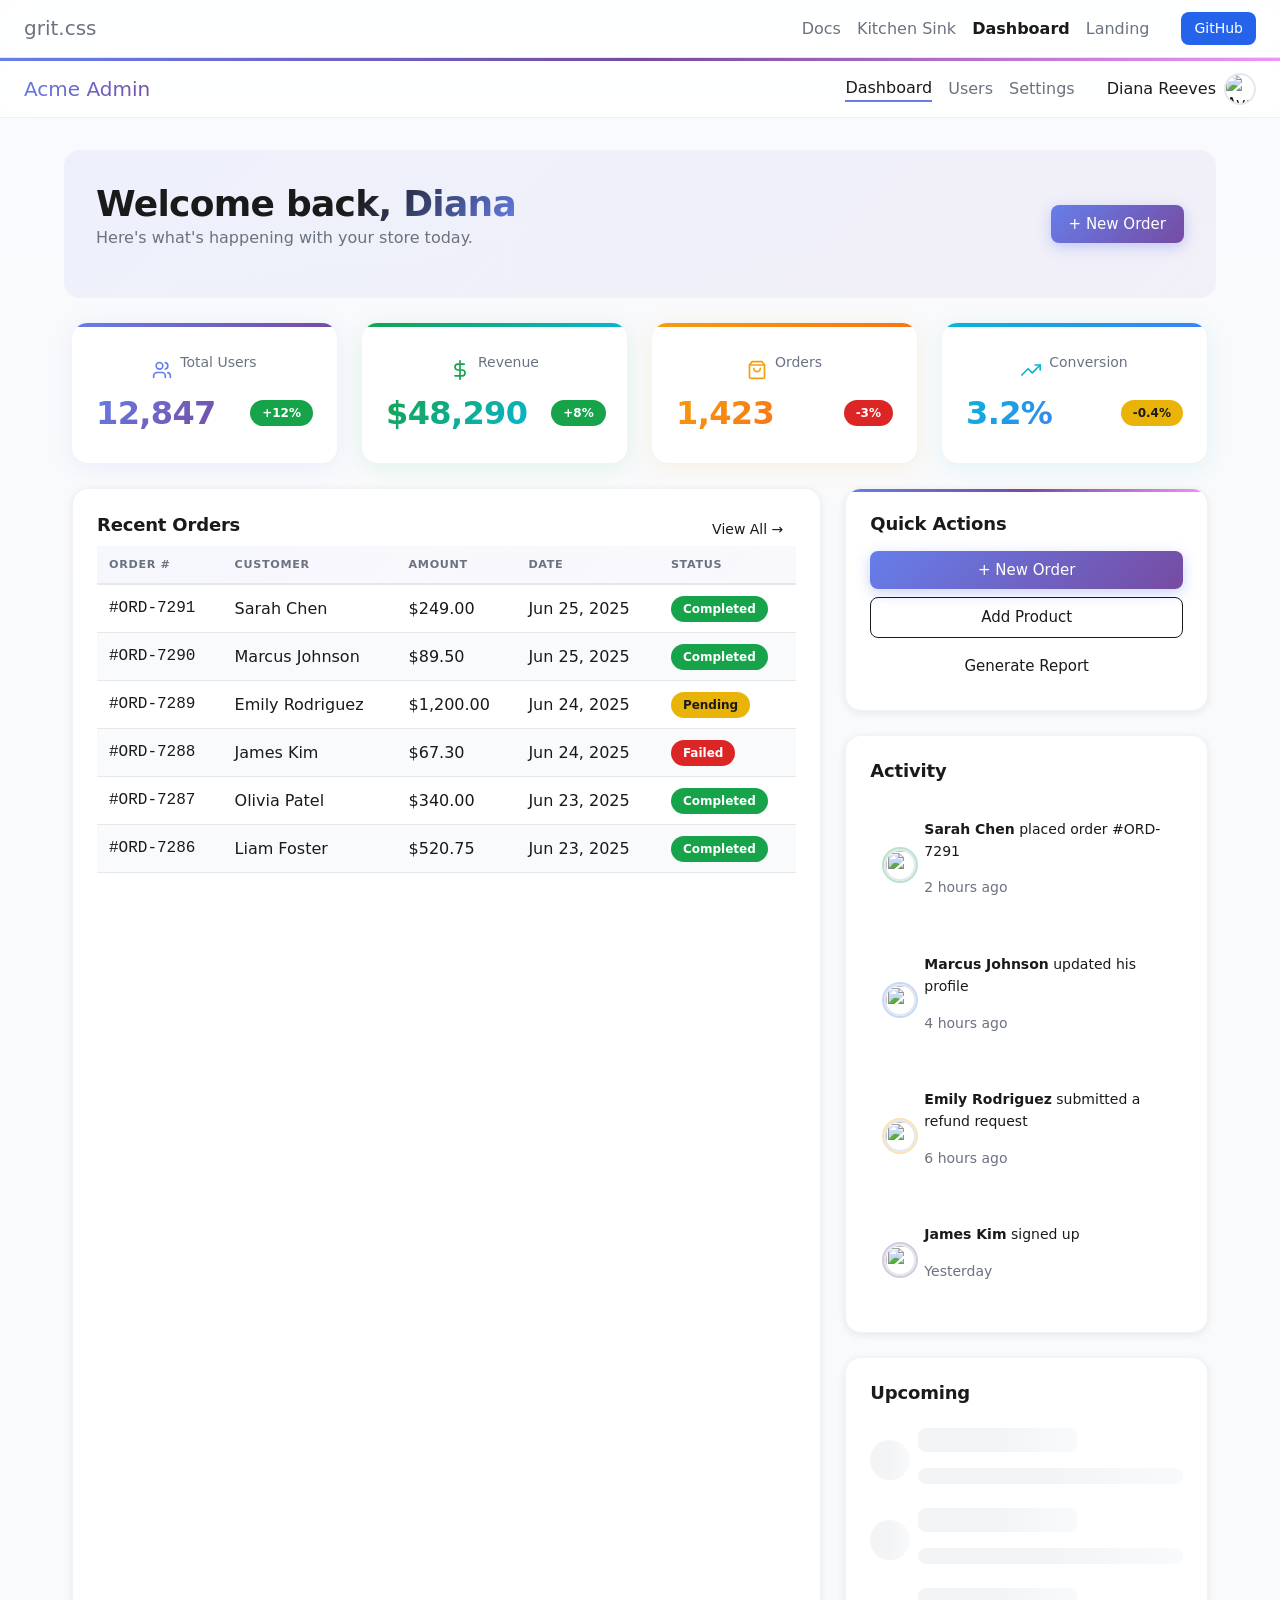
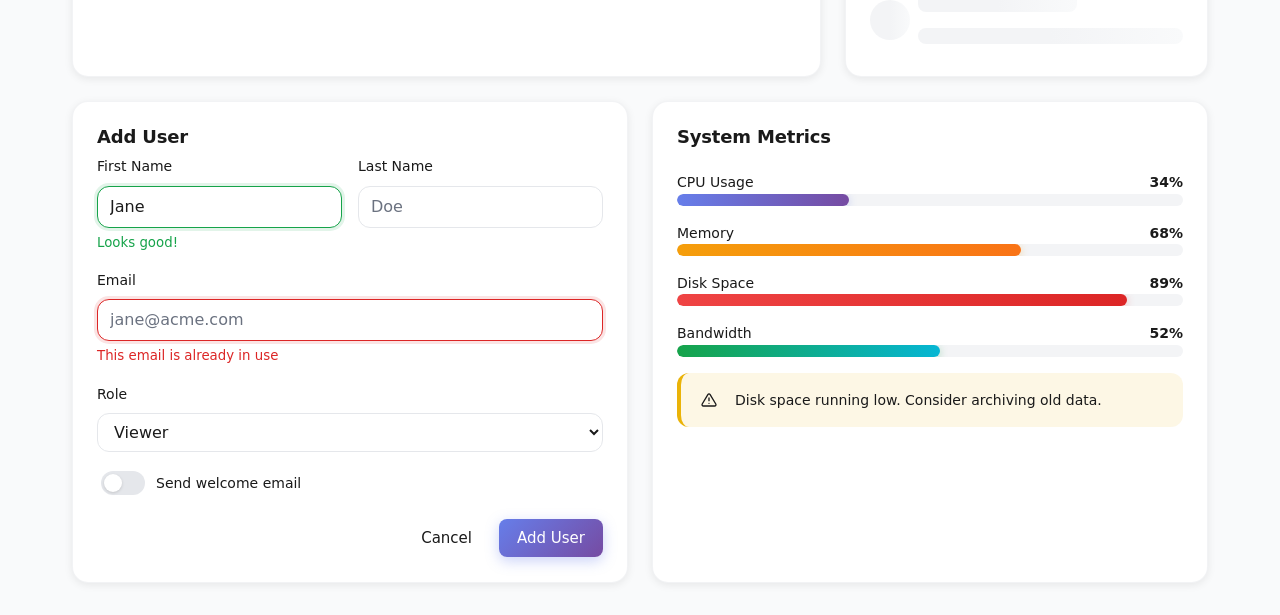
==== commit b90c4be9: "Add grit.css site header to dashboard and landing examples Both pages now have a non-sticky grit.css" ====
--- a/examples/dashboard.html
+++ b/examples/dashboard.html
@@ -386,7 +386,23 @@
 </head>
 <body>
 
-<!-- Gradient strip at very top -->
+<!-- grit.css site header -->
+<nav class="navbar" style="position: relative; top: auto; border-bottom: 1px solid var(--grit-border);">
+  <a href="../index.html" class="brand" style="background: none; -webkit-text-fill-color: unset;">grit.css</a>
+  <button class="navbar-toggle" aria-label="Menu" aria-expanded="false">
+    <svg viewBox="0 0 24 24"><line class="bar-top" x1="3" y1="6" x2="21" y2="6"/><line class="bar-mid" x1="3" y1="12" x2="21" y2="12"/><line class="bar-bot" x1="3" y1="18" x2="21" y2="18"/></svg>
+  </button>
+  <div class="navbar-menu">
+    <a href="docs.html">Docs</a>
+    <a href="kitchen-sink.html">Kitchen Sink</a>
+    <a href="dashboard.html" style="color: var(--grit-text); font-weight: 600;">Dashboard</a>
+    <a href="landing.html">Landing</a>
+    <div class="grow"></div>
+    <a href="https://github.com/sandro/grit.css" class="btn btn-primary btn-sm">GitHub</a>
+  </div>
+</nav>
+
+<!-- Gradient strip -->
 <div class="gradient-strip"></div>
 
 <nav class="navbar">
